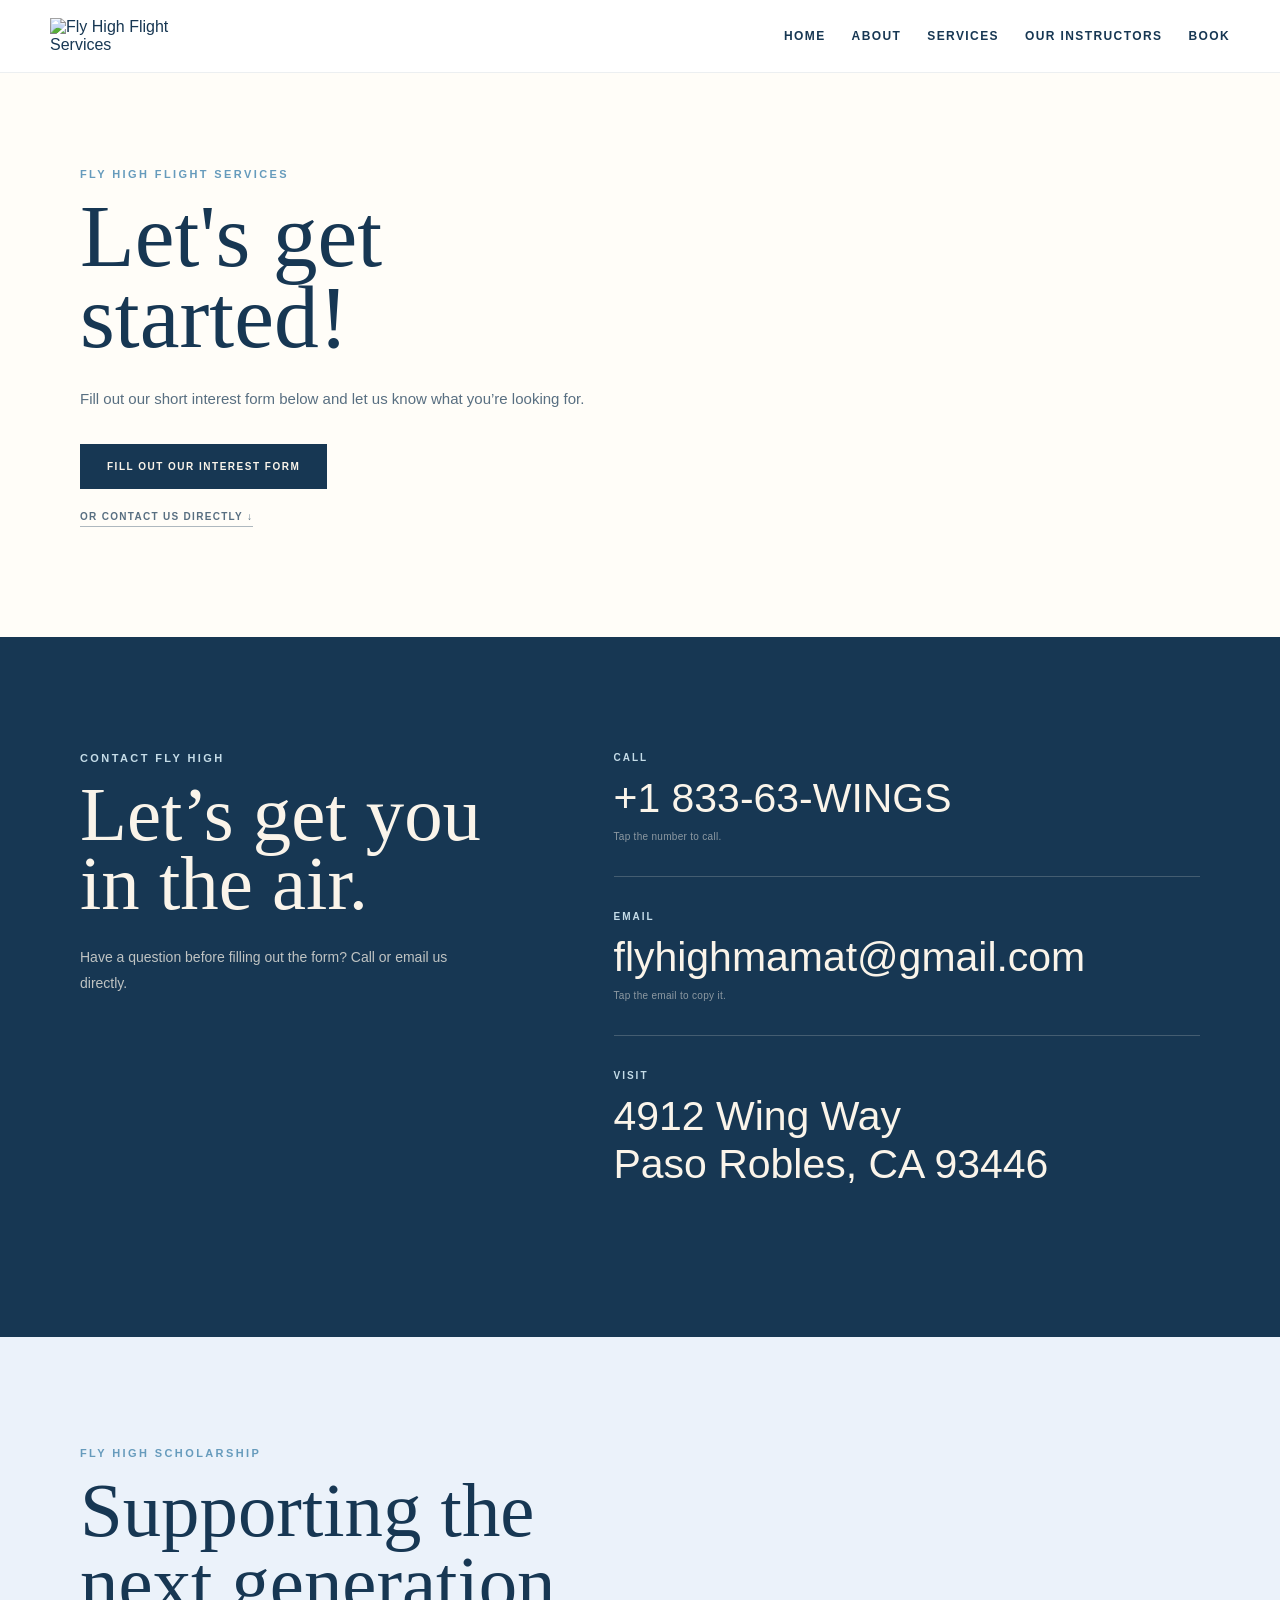
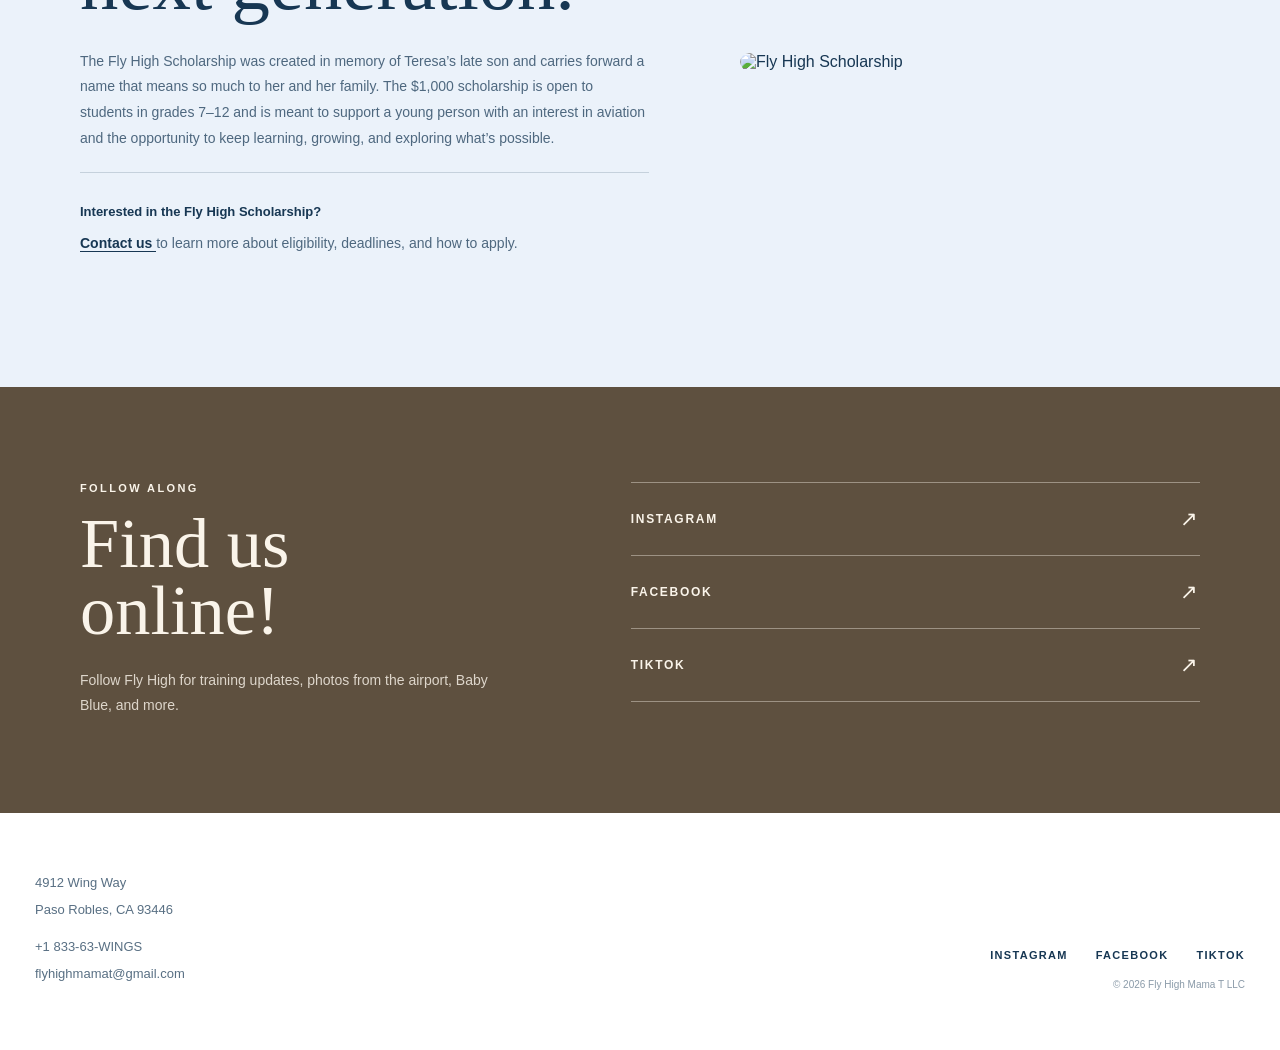
==== booking.html @ 0910927c "Add files via upload" ====
<!DOCTYPE html>
<html lang="en">

<head>

  <meta charset="UTF-8">

  <meta
    name="viewport"
    content="width=device-width, initial-scale=1.0"
  >

  <meta
    name="description"
    content="Get started with Fly High Flight Services in Paso Robles, California. Fill out our interest form or contact us directly."
  >

  <title>Book | Fly High Flight Services</title>

  <link rel="stylesheet" href="style.css">
  <link rel="stylesheet" href="booking.css">

</head>


<body class="booking-page">


  <!-- =========================================
       HEADER
       ========================================= -->

  <header class="site-header">

    <div class="header-inner">


      <a
        href="index.html"
        class="header-logo"
      >

        <img
          src="./assets/logo-main.jpg"
          alt="Fly High Flight Services"
        >

      </a>


      <nav class="main-nav">

        <a href="index.html">
          Home
        </a>

        <a href="about.html">
          About
        </a>

        <a href="services.html">
          Services
        </a>

        <a href="instructors.html">
          Our Instructors
        </a>

        <a href="booking.html">
          Book
        </a>

      </nav>


    </div>

  </header>



  <main>


    <!-- =========================================
         HERO / INTEREST FORM
         ========================================= -->

    <section class="booking-hero">

      <div class="booking-container booking-hero-grid">


        <div class="booking-hero-copy">

          <p class="booking-label">
            Fly High Flight Services
          </p>


          <h1>
            Let's get<br>
            started!
          </h1>


          <p class="booking-lead">
            Fill out our short interest form below and let us know
            what you’re looking for.
          </p>


          <a
            href="https://docs.google.com/forms/d/e/1FAIpQLSeqU0BjEgWY0QIkh8wZ_3CMrDNA5-ehSgKbOMbYSK1tkImMow/viewform"
            target="_blank"
            rel="noopener noreferrer"
            class="booking-form-button"
          >
            Fill Out Our Interest Form
          </a>


          <a
            href="#booking-contact"
            class="booking-contact-link"
          >
            Or contact us directly ↓
          </a>

        </div>


      </div>

    </section>



    <!-- =========================================
         CONTACT
         ========================================= -->

    <section
      class="booking-contact"
      id="booking-contact"
    >

      <div class="booking-container booking-contact-grid">


        <div class="booking-contact-heading">

          <p class="booking-label label-light">
            Contact Fly High
          </p>


          <h2>
            Let’s get you<br>
            in the air.
          </h2>


          <p>
            Have a question before filling out the form?
            Call or email us directly.
          </p>

        </div>



        <div class="booking-contact-methods">


          <!-- CALL -->

          <div class="contact-method">

            <p class="contact-method-label">
              Call
            </p>


            <a
              href="tel:+18336394647"
              class="contact-main-link"
            >
              +1 833-63-WINGS
            </a>


            <p class="contact-note">
              Tap the number to call.
            </p>

          </div>



          <!-- EMAIL -->

          <div class="contact-method">

            <p class="contact-method-label">
              Email
            </p>


            <button
              type="button"
              class="booking-copy-email"
              onclick="copyBookingEmail()"
            >

              <span id="bookingEmailText">
                flyhighmamat@gmail.com
              </span>

            </button>


            <p
              class="contact-note"
              id="emailCopyMessage"
            >
              Tap the email to copy it.
            </p>

          </div>



          <!-- VISIT -->

          <div class="contact-method">

            <p class="contact-method-label">
              Visit
            </p>


            <p class="contact-main-text">
              4912 Wing Way<br>
              Paso Robles, CA 93446
            </p>

          </div>


        </div>


      </div>

    </section>



    <!-- =========================================
         SCHOLARSHIP
         ========================================= -->

    <section
      class="booking-scholarship"
      id="scholarship"
    >

      <div class="booking-container scholarship-booking-grid">


        <div class="scholarship-booking-copy">

          <p class="booking-label">
            Fly High Scholarship
          </p>


          <h2>
            Supporting the
            next generation.
          </h2>


          <p>
            The Fly High Scholarship was created in memory of
            Teresa’s late son and carries forward a name that
            means so much to her and her family. The $1,000
            scholarship is open to students in grades 7–12 and
            is meant to support a young person with an interest
            in aviation and the opportunity to keep learning,
            growing, and exploring what’s possible.
          </p>


          <p class="scholarship-booking-inquiry">

            <strong>
              Interested in the Fly High Scholarship?
            </strong>

            <br>

            <a href="#booking-contact">
              Contact us
            </a>

            to learn more about eligibility, deadlines,
            and how to apply.

          </p>

        </div>



        <div class="scholarship-booking-photo">

          <img
            src="./assets/jarebear.jpg"
            alt="Fly High Scholarship"
          >

        </div>


      </div>

    </section>


  </main>

  <section class="booking-socials">

  <div class="booking-container booking-socials-inner">

    <div class="booking-socials-heading">

      <p class="booking-label booking-socials-label">
        Follow Along
      </p>

      <h2>
        Find us<br>
        online!
      </h2>

      <p>
        Follow Fly High for training updates, photos from the airport,
        Baby Blue, and more.
      </p>

    </div>


    <div class="booking-socials-links">

      <a
        href="https://www.instagram.com/flyhighmamat/"
        target="_blank"
        rel="noopener noreferrer"
      >
        <span>Instagram</span>
        <span class="booking-social-arrow">↗</span>
      </a>

      <a
        href="https://www.facebook.com/flyhighmamat"
        target="_blank"
        rel="noopener noreferrer"
      >
        <span>Facebook</span>
        <span class="booking-social-arrow">↗</span>
      </a>

      <a
        href="https://www.tiktok.com/@flyhighmamat"
        target="_blank"
        rel="noopener noreferrer"
      >
        <span>TikTok</span>
        <span class="booking-social-arrow">↗</span>
      </a>

    </div>

  </div>

</section>


  <!-- =========================================
       FOOTER
       ========================================= -->

  <footer class="site-footer">

    <div class="footer-inner">


      <div class="footer-left">

        <address class="footer-contact">

          <p>
            4912 Wing Way
          </p>

          <p>
            Paso Robles, CA 93446
          </p>


          <p class="footer-phone">

            <a href="tel:+18336394647">
              +1 833-63-WINGS
            </a>

          </p>


          <p>

            <button
              class="copy-email"
              onclick="copyFooterEmail()"
              type="button"
            >

              <span id="footerEmailText">
                flyhighmamat@gmail.com
              </span>

            </button>

          </p>

        </address>

      </div>



      <div class="footer-right">

        <div class="footer-links">

          <a
            href="https://www.instagram.com/flyhighmamat/"
            target="_blank"
            rel="noopener noreferrer"
          >
            Instagram
          </a>

          <a
            href="https://www.facebook.com/flyhighmamat"
            target="_blank"
            rel="noopener noreferrer"
          >
            Facebook
          </a>

          <a
            href="https://www.tiktok.com/@flyhighmamat"
            target="_blank"
            rel="noopener noreferrer"
          >
            TikTok
          </a>

        </div>


        <p class="copyright">
          © 2026 Fly High Mama T LLC
        </p>

      </div>


    </div>

  </footer>



  <!-- =========================================
       COPY EMAIL
       ========================================= -->

  <script>

    const flyHighEmail =
      "flyhighmamat@gmail.com";


    function copyText(text) {

      if (
        navigator.clipboard &&
        window.isSecureContext
      ) {

        return navigator.clipboard.writeText(text);

      }


      const textArea =
        document.createElement("textarea");

      textArea.value = text;

      textArea.style.position = "fixed";
      textArea.style.left = "-9999px";

      document.body.appendChild(textArea);

      textArea.focus();
      textArea.select();

      document.execCommand("copy");

      document.body.removeChild(textArea);

      return Promise.resolve();

    }



    function copyBookingEmail() {

      copyText(flyHighEmail).then(() => {

        const emailText =
          document.getElementById(
            "bookingEmailText"
          );

        const message =
          document.getElementById(
            "emailCopyMessage"
          );


        emailText.textContent =
          "Email copied!";

        message.textContent =
          "Copied to your clipboard.";


        setTimeout(() => {

          emailText.textContent =
            flyHighEmail;

          message.textContent =
            "Tap the email to copy it.";

        }, 1800);

      });

    }



    function copyFooterEmail() {

      copyText(flyHighEmail).then(() => {

        const footerEmail =
          document.getElementById(
            "footerEmailText"
          );


        footerEmail.textContent =
          "Email copied!";


        setTimeout(() => {

          footerEmail.textContent =
            flyHighEmail;

        }, 1800);

      });

    }

  </script>


</body>

</html>
---- style.css ----
/* ==================================================
   FLY HIGH FLIGHT SERVICES
   MAIN WEBSITE STYLES
   ================================================== */


/* ==================================================
   BRAND
   ================================================== */

:root {
  --cream: #faf4ea;
  --white: #fffdf8;

  --blue: #669bbc;
  --light-blue: #ebf2fa;

  --navy: #173753;
  --taupe: #5e503f;

  --heading:
    "Mrs Eaves OT",
    Georgia,
    serif;

  --body:
    "Aquavit",
    Arial,
    sans-serif;
}


/* ==================================================
   RESET
   ================================================== */

* {
  box-sizing: border-box;
}

html {
  scroll-behavior: smooth;
}

body {
  margin: 0;

  background: var(--white);
  color: var(--navy);

  font-family: var(--body);

  overflow-x: hidden;
}

img {
  display: block;
  max-width: 100%;
}

a {
  color: inherit;
  text-decoration: none;
}

button {
  font: inherit;
}


/* =========================================
   SHARED HEADER
   ========================================= */

.site-header {
  width: 100%;
  background: #ffffff;
  border-bottom: 1px solid rgba(23, 55, 83, 0.08);
}

.header-inner {
  width: min(1180px, calc(100% - 80px));
  margin: 0 auto;
  padding: 18px 0;

  display: flex;
  align-items: center;
  justify-content: space-between;
  gap: 40px;

  background: #ffffff;
}

.header-logo {
  display: flex;
  align-items: center;
  flex-shrink: 0;

  background: #ffffff;
}

.header-logo img {
  display: block;
  width: 180px;
  height: auto;

  background: #ffffff;
}

.main-nav {
  display: flex;
  align-items: center;
  justify-content: flex-end;
  gap: 26px;

  background: #ffffff;
}

.main-nav a {
  color: #173753;

  font-family:
    var(--body, "Aquavit", Arial, sans-serif);

  font-size: 12px;
  font-weight: 700;

  letter-spacing: 1.4px;
  text-transform: uppercase;

  text-decoration: none;

  transition:
    color 0.2s ease,
    opacity 0.2s ease;
}

.main-nav a:hover,
.main-nav a.active {
  color: #669bbc;
}


@media (max-width: 900px) {

  .header-inner {
    width: min(680px, calc(100% - 50px));

    padding: 16px 0;

    flex-direction: column;
    align-items: flex-start;

    gap: 18px;
  }

  .header-logo img {
    width: 165px;
  }

  .main-nav {
    width: 100%;

    justify-content: flex-start;

    gap: 18px 22px;

    flex-wrap: wrap;
  }

}


@media (max-width: 650px) {

  .header-inner {
    width: calc(100% - 40px);
  }

  .header-logo img {
    width: 150px;
  }

  .main-nav {
    gap: 14px 18px;
  }

  .main-nav a {
    font-size: 11px;
    letter-spacing: 1.2px;
  }

}
/* ==================================================
   HERO
   ================================================== */

.hero {
  width: 100%;
  height: 650px;

  position: relative;

  display: flex;
  align-items: center;

  overflow: hidden;

  background: var(--navy);
}

.hero-background {
  width: 100%;
  height: 100%;

  position: absolute;
  inset: 0;

  object-fit: cover;
  object-position: center 58%;
}

.hero-overlay {
  position: absolute;
  inset: 0;

  z-index: 1;

  background:
    linear-gradient(
      90deg,
      rgba(23, 55, 83, 0.9) 0%,
      rgba(23, 55, 83, 0.67) 40%,
      rgba(23, 55, 83, 0.28) 72%,
      rgba(23, 55, 83, 0.08) 100%
    );
}

.hero-content {
  width: min(1380px, calc(100% - 140px));

  margin: 0 auto;

  position: relative;
  z-index: 2;

  color: var(--cream);
}

.hero-eyebrow {
  margin: 0 0 16px;

  color: #c5dce8;

  font-size: 12px;
  font-weight: 700;

  letter-spacing: 2.3px;
  text-transform: uppercase;
}

.hero h1 {
  margin: 0;

  color: var(--cream);

  font-family: var(--heading);

  font-size: clamp(82px, 9vw, 145px);
  font-weight: 400;

  line-height: 0.82;
  letter-spacing: 1px;

  font-variant-caps: small-caps;
  font-feature-settings: "smcp";
}

.hero-tagline {
  max-width: 650px;

  margin: 27px 0 0;

  color: rgba(250, 244, 234, 0.94);

  font-family: var(--heading);

  font-size: clamp(26px, 2.6vw, 38px);

  line-height: 1.2;
}

.hero-button {
  display: inline-block;

  margin-top: 34px;

  padding: 15px 28px;

  background: var(--cream);
  color: var(--navy);

  border: 1px solid var(--cream);

  font-size: 11px;
  font-weight: 700;

  letter-spacing: 1.6px;
  text-transform: uppercase;

  transition:
    background 0.2s ease,
    color 0.2s ease,
    transform 0.2s ease;
}

.hero-button:hover {
  background: transparent;
  color: var(--cream);

  transform: translateY(-2px);
}

.hero-bottom {
  position: absolute;

  left: 70px;
  right: 70px;
  bottom: 24px;

  z-index: 2;

  display: flex;
  justify-content: space-between;

  color: rgba(250, 244, 234, 0.72);

  font-size: 9px;
  font-weight: 700;

  letter-spacing: 1.8px;
  text-transform: uppercase;
}


/* ==================================================
   SHARED LABELS
   ================================================== */

.eyebrow {
  margin: 0 0 14px;

  color: var(--blue);

  font-size: 11px;
  font-weight: 700;

  letter-spacing: 2.2px;
  text-transform: uppercase;
}

.eyebrow-light {
  color: #9dc6dd;
}


/* ==================================================
   ABOUT
   ================================================== */

.about {
  padding: 110px 30px;

  background: var(--navy);
  color: var(--cream);
}

.about-inner {
  width: min(1120px, 100%);

  margin: 0 auto;

  display: grid;

  grid-template-columns:
    0.85fr
    1.15fr;

  gap: 80px;

  align-items: center;
}

.about h2 {
  margin: 0 0 26px;

  color: var(--cream);

  font-family: var(--heading);

  font-size: clamp(47px, 5vw, 70px);
  font-weight: 400;

  line-height: 1;
}

.about-text > p:not(.eyebrow) {
  max-width: 450px;

  margin: 0 0 18px;

  color: rgba(250, 244, 234, 0.76);

  font-size: 14px;
  line-height: 1.8;
}

.about-text > p:last-child {
  margin-bottom: 0;
}


/* ==================================================
   ABOUT PHOTOS
   ================================================== */

.about-photos {
  display: grid;

  grid-template-columns:
    1fr
    1fr;

  gap: 18px;
}

.about-photos img {
  width: 100%;
  height: 225px;

  object-fit: cover;
  object-position: center;

  border-radius: 18px;
}

.about-photos img:last-child {
  width: 72%;
  height: 240px;

  grid-column: 1 / 3;

  margin: 0 auto;

  object-position: center 60%;
}


/* ==================================================
   GET STARTED
   ================================================== */

.start {
  padding: 110px 30px 125px;

  background: var(--white);
}

.section-heading {
  width: min(690px, 100%);

  margin: 0 auto 60px;

  text-align: center;
}

.section-heading h2 {
  margin: 0;

  color: var(--navy);

  font-family: var(--heading);

  font-size: clamp(50px, 6vw, 78px);
  font-weight: 400;

  line-height: 1;
}

.section-heading > p:last-child {
  max-width: 470px;

  margin: 22px auto 0;

  color: rgba(23, 55, 83, 0.68);

  font-size: 14px;
  line-height: 1.7;
}


/* ==================================================
   STEP CARDS
   ================================================== */

.steps {
  width: min(1120px, 100%);

  margin: 0 auto;

  display: grid;

  grid-template-columns:
    repeat(3, 1fr);

  gap: 28px;
}

.step {
  min-height: 460px;

  padding: 24px 24px 36px;

  background: var(--light-blue);

  border:
    1px solid rgba(102, 155, 188, 0.14);

  border-radius: 18px;

  text-align: center;

  transition:
    transform 0.2s ease,
    box-shadow 0.2s ease;
}

.step:hover {
  transform: translateY(-4px);

  box-shadow:
    0 16px 35px
    rgba(23, 55, 83, 0.08);
}

.step-photo {
  width: 100%;
  height: 210px;

  margin-bottom: 27px;

  overflow: hidden;

  border-radius: 14px;

  background: var(--white);
}

.step-photo img {
  width: 100%;
  height: 100%;

  object-fit: cover;
  object-position: center;
}

.number {
  margin: 0;

  color: var(--blue);

  font-size: 10px;
  font-weight: 700;

  letter-spacing: 2px;
}

.step h3 {
  margin: 14px 0 12px;

  color: var(--navy);

  font-family: var(--heading);

  font-size: 30px;
  font-weight: 400;

  line-height: 1.1;
}

.step > p:last-child {
  max-width: 260px;

  margin: 0 auto;

  color: rgba(23, 55, 83, 0.7);

  font-size: 13px;
  line-height: 1.65;
}


/* ==================================================
   SCHOLARSHIP
   ================================================== */

.scholarship {
  padding: 105px 30px;

  background: var(--light-blue);
}

.scholarship-inner {
  width: min(1120px, 100%);

  margin: 0 auto;

  display: grid;

  grid-template-columns:
    minmax(0, 1fr)
    minmax(340px, 0.85fr);

  gap: 80px;

  align-items: center;
}

.scholarship-copy {
  max-width: 610px;
}

.scholarship-label {
  color: var(--blue);
}

.scholarship-copy h2 {
  max-width: 650px;

  margin: 0 0 28px;

  color: var(--navy);

  font-family: var(--heading);

  font-size: clamp(55px, 6vw, 82px);
  font-weight: 400;

  line-height: 0.95;
}

.scholarship-copy > p:not(.eyebrow) {
  max-width: 570px;

  margin: 0 0 20px;

  color: rgba(23, 55, 83, 0.74);

  font-size: 14px;
  line-height: 1.85;
}


/* SCHOLARSHIP INQUIRY */

.scholarship-copy .scholarship-inquiry {
  max-width: 550px;

  margin-top: 30px;
  margin-bottom: 0;

  padding-top: 26px;

  border-top:
    1px solid rgba(23, 55, 83, 0.18);
}

.scholarship-inquiry strong {
  display: inline-block;

  margin-bottom: 7px;

  color: var(--navy);

  font-size: 13px;
  font-weight: 700;

  letter-spacing: 0.2px;
}

.scholarship-inquiry a {
  color: var(--navy);

  font-weight: 700;

  border-bottom:
    1px solid var(--navy);

  transition:
    color 0.2s ease,
    border-color 0.2s ease;
}

.scholarship-inquiry a:hover {
  color: var(--blue);

  border-color: var(--blue);
}


/* SCHOLARSHIP PHOTO */

.scholarship-photo {
  width: 100%;
  max-width: 470px;

  margin-left: auto;

  overflow: hidden;

  border-radius: 28px;

  background: var(--white);
}

.scholarship-photo img {
  width: 100%;
  height: auto;

  display: block;

  border-radius: 28px;
}


/* ==================================================
   AIRCRAFT / BABY BLUE
   ================================================== */

.aircraft {
  min-height: 570px;

  display: grid;

  grid-template-columns:
    58%
    42%;

  background: var(--cream);
}

.aircraft-photo {
  min-height: 570px;

  padding: 45px 35px;

  display: flex;
  align-items: center;
  justify-content: center;

  background: var(--cream);
}

.aircraft-photo img {
  width: 100%;
  height: auto;

  max-width: 760px;
  max-height: 500px;

  display: block;

  object-fit: contain;
  object-position: center;

  border-radius: 28px;
}

.aircraft-text {
  padding: 80px 7vw;

  display: flex;
  flex-direction: column;
  align-items: flex-start;
  justify-content: center;
}

.aircraft-text h2 {
  margin: 0 0 22px;

  color: var(--navy);

  font-family: var(--heading);

  font-size: clamp(55px, 6vw, 86px);
  font-weight: 400;

  line-height: 0.9;
}

.aircraft-text > p:not(.eyebrow) {
  max-width: 350px;

  margin: 0;

  color: rgba(23, 55, 83, 0.72);

  font-size: 14px;
  line-height: 1.75;
}

.simple-link {
  display: inline-block;

  margin-top: 28px;
  padding-bottom: 4px;

  color: var(--navy);

  border-bottom:
    1px solid var(--navy);

  font-size: 10px;
  font-weight: 700;

  letter-spacing: 1.4px;
  text-transform: uppercase;

  transition: opacity 0.2s ease;
}

.simple-link:hover {
  opacity: 0.6;
}


/* ==================================================
   CONTACT
   ================================================== */

.contact {
  padding: 105px 30px;

  background: var(--taupe);
  color: var(--cream);

  text-align: center;

  scroll-margin-top: 30px;
}

.contact-label {
  color: var(--cream);
}

.contact h2 {
  max-width: 780px;

  margin: 0 auto;

  color: var(--cream);

  font-family: var(--heading);

  font-size: clamp(55px, 7vw, 90px);
  font-weight: 400;

  line-height: 0.95;
}

.contact > p:not(.eyebrow) {
  max-width: 530px;

  margin: 25px auto 0;

  color: rgba(250, 244, 234, 0.86);

  font-size: 14px;
  line-height: 1.7;
}

.contact-button {
  display: inline-block;

  margin-top: 32px;

  padding: 15px 26px;

  background: var(--cream);
  color: var(--navy);

  border: 1px solid var(--cream);

  font-size: 10px;
  font-weight: 700;

  letter-spacing: 1.5px;
  text-transform: uppercase;

  transition:
    background 0.2s ease,
    color 0.2s ease,
    transform 0.2s ease;
}

.contact-button:hover {
  background: transparent;
  color: var(--cream);

  transform: translateY(-2px);
}


/* ==================================================
   FOOTER
   ================================================== */

.site-footer {
  padding: 60px 0;

  background: #ffffff;
}

.footer-inner {
  width: min(1320px, calc(100% - 70px));

  margin: 0 auto;

  display: flex;
  align-items: flex-end;
  justify-content: space-between;

  gap: 60px;
}

.footer-left {
  text-align: left;
}

.footer-left h3 {
  margin: 0 0 18px;

  color: var(--navy);

  font-family: var(--heading);

  font-size: 23px;
  font-weight: 400;
}

.footer-left address,
.footer-contact {
  font-style: normal;
}

.footer-left p,
.footer-contact p {
  margin: 5px 0;

  color: rgba(23, 55, 83, 0.72);

  font-size: 13px;
  line-height: 1.5;
}

.footer-contact a {
  color: inherit;

  text-decoration: none;

  transition: color 0.2s ease;
}

.footer-contact a:hover {
  color: var(--blue);
}

.footer-phone {
  margin-top: 18px !important;
}


/* COPY EMAIL */

.copy-email {
  padding: 0;
  margin: 0;

  background: transparent;

  border: 0;

  color: rgba(23, 55, 83, 0.72);

  font-family: var(--body);
  font-size: 13px;

  cursor: pointer;

  transition: color 0.2s ease;
}

.copy-email:hover {
  color: var(--blue);
}


/* FOOTER RIGHT */

.footer-right {
  text-align: right;
}

.footer-links {
  display: flex;
  justify-content: flex-end;

  gap: 28px;

  margin-bottom: 18px;
}

.footer-links a {
  color: var(--navy);

  font-size: 11px;
  font-weight: 700;

  letter-spacing: 1.3px;
  text-transform: uppercase;

  transition: opacity 0.2s ease;
}

.footer-links a:hover {
  opacity: 0.55;
}

.copyright {
  margin: 0;

  color: rgba(23, 55, 83, 0.5);

  font-size: 10px;
}


/* ==================================================
   SMALL DESKTOP
   ================================================== */

@media (max-width: 1050px) {

  .main-nav {
    gap: 20px;
  }

  .main-nav a {
    font-size: 10px;

    letter-spacing: 1.2px;
  }

}


/* ==================================================
   TABLET
   ================================================== */

@media (max-width: 900px) {

  .header-inner,
  .footer-inner {
    width: calc(100% - 40px);
  }


  /* HEADER */

  .header-logo {
    width: 140px;
  }

  .header-logo img {
    width: 140px;
    height: 92px;
  }

  .main-nav {
    gap: 16px;
  }

  .main-nav a {
    font-size: 9px;
  }


  /* HERO */

  .hero {
    height: 580px;
  }

  .hero-content {
    width: calc(100% - 80px);
  }

  .hero-bottom {
    left: 40px;
    right: 40px;
  }


  /* ABOUT */

  .about-inner {
    grid-template-columns: 1fr;

    gap: 50px;
  }


  /* STEPS */

  .steps {
    max-width: 520px;

    grid-template-columns: 1fr;
  }

  .step {
    min-height: auto;
  }


  /* SCHOLARSHIP */

  .scholarship-inner {
    grid-template-columns: 1fr;

    gap: 50px;
  }

  .scholarship-photo {
    max-width: 540px;

    margin-left: 0;
  }


  /* AIRCRAFT */

  .aircraft {
    grid-template-columns: 1fr;
  }

  .aircraft-photo {
    min-height: auto;

    padding: 50px 30px 20px;
  }

  .aircraft-photo img {
    width: min(720px, 100%);

    max-height: none;

    border-radius: 24px;
  }

  .aircraft-text {
    padding: 65px 40px 80px;
  }

}


/* ==================================================
   MOBILE
   ================================================== */

@media (max-width: 700px) {

  /* HEADER */

  .site-header {
    height: auto;
  }

  .header-inner {
    padding: 14px 0 18px;

    flex-direction: column;

    gap: 12px;
  }

  .header-logo {
    width: 125px;
  }

  .header-logo img {
    width: 125px;
    height: auto;
  }

  .main-nav {
    margin-left: 0;

    display: flex;
    flex-wrap: wrap;
    justify-content: center;

    gap: 10px 18px;

    white-space: normal;
  }

  .main-nav a {
    font-size: 8px;

    letter-spacing: 1.1px;
  }


  /* HERO */

  .hero {
    height: 590px;

    align-items: flex-end;
  }

  .hero-background {
    object-position: 58% center;
  }

  .hero-overlay {
    background:
      linear-gradient(
        to top,
        rgba(23, 55, 83, 0.94) 0%,
        rgba(23, 55, 83, 0.55) 50%,
        rgba(23, 55, 83, 0.16) 100%
      );
  }

  .hero-content {
    width: calc(100% - 40px);

    margin-bottom: 90px;
  }

  .hero h1 {
    font-size: 76px;
  }

  .hero-tagline {
    font-size: 25px;
  }

  .hero-button {
    margin-top: 28px;
  }

  .hero-bottom {
    left: 20px;
    right: 20px;
    bottom: 20px;

    gap: 20px;

    font-size: 7px;
  }


  /* ABOUT */

  .about {
    padding: 80px 22px;
  }

  .about-inner {
    gap: 40px;
  }

  .about-photos {
    grid-template-columns: 1fr;
  }

  .about-photos img,
  .about-photos img:last-child {
    width: 100%;
    height: auto;

    grid-column: auto;

    margin: 0;

    border-radius: 14px;
  }


  /* START */

  .start {
    padding: 80px 22px;
  }

  .section-heading {
    margin-bottom: 45px;
  }

  .step-photo {
    height: 200px;
  }


  /* SCHOLARSHIP */

  .scholarship {
    padding: 80px 22px;
  }

  .scholarship-inner {
    gap: 40px;
  }

  .scholarship-copy h2 {
    font-size: 52px;
  }

  .scholarship-copy > p:not(.eyebrow) {
    font-size: 13px;

    line-height: 1.75;
  }

  .scholarship-photo {
    width: 100%;

    border-radius: 22px;
  }

  .scholarship-photo img {
    border-radius: 22px;
  }


  /* AIRCRAFT */

  .aircraft-photo {
    padding: 35px 20px 15px;
  }

  .aircraft-photo img {
    width: 100%;
    height: auto;

    border-radius: 20px;
  }

  .aircraft-text {
    padding: 60px 25px 75px;
  }


  /* CONTACT */

  .contact {
    padding: 80px 22px;
  }


  /* FOOTER */

  .site-footer {
    padding: 50px 0;
  }

  .footer-inner {
    flex-direction: column;
    align-items: flex-start;

    gap: 40px;
  }

  .footer-right {
    width: 100%;

    text-align: left;
  }

  .footer-links {
    justify-content: flex-start;

    flex-wrap: wrap;

    gap: 18px 24px;
  }

}


/* ==================================================
   SMALL MOBILE
   ================================================== */

@media (max-width: 480px) {

  .hero {
    height: 560px;
  }

  .hero h1 {
    font-size: 68px;
  }

  .hero-tagline {
    font-size: 23px;
  }

  .hero-bottom {
    flex-direction: column;

    gap: 5px;
  }

  .scholarship-copy h2 {
    font-size: 47px;
  }

}
---- booking.css ----
/* ==================================================
   FLY HIGH BOOKING PAGE
   ================================================== */

.booking-page {
  --cream: #faf4ea;
  --white: #fffdf8;
  --soft-cream: #fffdf8;

  --blue: #669bbc;
  --light-blue: #ebf2fa;

  --navy: #173753;
  --taupe: #5e503f;

  background: var(--soft-cream);
  color: var(--navy);

  overflow-x: hidden;
}


/* ==================================================
   TYPOGRAPHY
   ================================================== */

.booking-page h1,
.booking-page h2,
.booking-page h3 {
  font-family:
    var(--heading, "Mrs Eaves OT", Georgia, serif);
}

.booking-page p,
.booking-page a,
.booking-page span,
.booking-page button {
  font-family:
    var(--body, "Aquavit", Arial, sans-serif);
}


/* ==================================================
   SHARED
   ================================================== */

.booking-container {
  width: min(1120px, calc(100% - 80px));

  margin: 0 auto;
}

.booking-label {
  margin: 0 0 16px;

  color: var(--blue);

  font-size: 11px;
  font-weight: 700;

  letter-spacing: 2.4px;
  text-transform: uppercase;
}

.label-light {
  color: #c5dce8;
}


/* ==================================================
   HERO
   ================================================== */

.booking-hero {
  padding: 95px 0 110px;

  background: var(--soft-cream);
}

.booking-hero-grid {
  display: grid;

  grid-template-columns:
    minmax(0, 1.05fr)
    minmax(320px, 0.8fr);

  gap: 75px;

  align-items: center;
}

.booking-hero-copy {
  max-width: 610px;
}

.booking-hero h1 {
  margin: 0;

  color: var(--navy);

  font-size: clamp(64px, 7vw, 96px);
  font-weight: 400;

  line-height: 0.9;
}

.booking-lead {
  max-width: 510px;

  margin: 28px 0 0;

  color: rgba(23, 55, 83, 0.72);

  font-size: 15px;
  line-height: 1.8;
}


/* FORM BUTTON */

.booking-form-button {
  display: inline-block;

  margin-top: 32px;

  padding: 16px 26px;

  background: var(--navy);
  color: var(--cream);

  border:
    1px solid var(--navy);

  font-size: 10px;
  font-weight: 700;

  letter-spacing: 1.5px;
  text-transform: uppercase;

  transition:
    background 0.2s ease,
    color 0.2s ease,
    transform 0.2s ease;
}

.booking-form-button:hover {
  background: transparent;
  color: var(--navy);

  transform: translateY(-2px);
}


/* CONTACT SCROLL LINK */

.booking-contact-link {
  width: fit-content;

  display: block;

  margin-top: 22px;

  padding-bottom: 4px;

  color: rgba(23, 55, 83, 0.72);

  border-bottom:
    1px solid rgba(23, 55, 83, 0.35);

  font-size: 10px;
  font-weight: 700;

  letter-spacing: 1.3px;
  text-transform: uppercase;

  transition:
    color 0.2s ease,
    border-color 0.2s ease;
}

.booking-contact-link:hover {
  color: var(--blue);

  border-color: var(--blue);
}


/* HERO PHOTO */

.booking-hero-photo {
  width: 100%;
  max-width: 470px;

  margin-left: auto;

  overflow: hidden;

  border-radius: 28px;
}

.booking-hero-photo img {
  width: 100%;
  height: auto;

  display: block;

  border-radius: 28px;
}


/* ==================================================
   CONTACT
   ================================================== */

.booking-contact {
  padding: 115px 0;

  background: var(--navy);

  scroll-margin-top: 30px;
}

.booking-contact-grid {
  display: grid;

  grid-template-columns:
    0.85fr
    1.15fr;

  gap: 100px;

  align-items: start;
}


/* CONTACT HEADING */

.booking-contact-heading h2 {
  margin: 0;

  color: var(--cream);

  font-size: clamp(58px, 6vw, 84px);
  font-weight: 400;

  line-height: 0.9;
}

.booking-contact-heading > p:last-child {
  max-width: 410px;

  margin: 27px 0 0;

  color: rgba(250, 244, 234, 0.74);

  font-size: 14px;
  line-height: 1.8;
}


/* CONTACT METHODS */

.booking-contact-methods {
  max-width: 600px;
}

.contact-method {
  padding: 0 0 34px;

  margin: 0 0 34px;

  border-bottom:
    1px solid rgba(250, 244, 234, 0.2);
}

.contact-method:last-child {
  margin-bottom: 0;

  border-bottom: 0;
}

.contact-method-label {
  margin: 0 0 12px;

  color: #c5dce8;

  font-size: 10px;
  font-weight: 700;

  letter-spacing: 2px;
  text-transform: uppercase;
}


/* LARGE CONTACT TEXT */

.contact-main-link,
.booking-copy-email,
.contact-main-text {
  color: var(--cream);

  font-family:
    var(--heading, "Mrs Eaves OT", Georgia, serif);

  font-size: clamp(29px, 3.2vw, 42px);
  font-weight: 400;

  line-height: 1.15;
}


/* PHONE */

.contact-main-link {
  display: inline-block;

  transition: opacity 0.2s ease;
}

.contact-main-link:hover {
  opacity: 0.65;
}


/* EMAIL */

.booking-copy-email {
  max-width: 100%;

  padding: 0;

  border: 0;

  background: transparent;

  text-align: left;

  cursor: pointer;

  overflow-wrap: anywhere;

  transition: opacity 0.2s ease;
}

.booking-copy-email:hover {
  opacity: 0.65;
}


/* ADDRESS */

.contact-main-text {
  margin: 0;
}


/* SMALL CONTACT NOTE */

.contact-note {
  margin: 9px 0 0;

  color: rgba(250, 244, 234, 0.52);

  font-size: 10px;

  letter-spacing: 0.3px;
}


/* ==================================================
   SCHOLARSHIP
   ================================================== */

.booking-scholarship {
  padding: 110px 0;

  background: var(--light-blue);

  scroll-margin-top: 30px;
}

.scholarship-booking-grid {
  display: grid;

  grid-template-columns:
    minmax(0, 1fr)
    minmax(330px, 0.82fr);

  gap: 85px;

  align-items: center;
}


/* SCHOLARSHIP COPY */

.scholarship-booking-copy {
  max-width: 620px;
}

.scholarship-booking-copy h2 {
  max-width: 650px;

  margin: 0 0 28px;

  color: var(--navy);

  font-size: clamp(55px, 6vw, 82px);
  font-weight: 400;

  line-height: 0.95;
}

.scholarship-booking-copy
> p:not(.booking-label) {

  max-width: 570px;

  margin: 0 0 20px;

  color: rgba(23, 55, 83, 0.74);

  font-size: 14px;
  line-height: 1.85;
}


/* SCHOLARSHIP INQUIRY */

.scholarship-booking-copy
.scholarship-booking-inquiry {

  max-width: 550px;

  margin-top: 30px;
  margin-bottom: 0;

  padding-top: 26px;

  border-top:
    1px solid rgba(23, 55, 83, 0.18);
}

.scholarship-booking-inquiry strong {
  display: inline-block;

  margin-bottom: 7px;

  color: var(--navy);

  font-size: 13px;
  font-weight: 700;
}

.scholarship-booking-inquiry a {
  color: var(--navy);

  font-weight: 700;

  border-bottom:
    1px solid var(--navy);

  transition:
    color 0.2s ease,
    border-color 0.2s ease;
}

.scholarship-booking-inquiry a:hover {
  color: var(--blue);

  border-color: var(--blue);
}


/* SCHOLARSHIP PHOTO */

.scholarship-booking-photo {
  width: 100%;
  max-width: 460px;

  margin-left: auto;

  overflow: hidden;

  border-radius: 28px;
}

.scholarship-booking-photo img {
  width: 100%;
  height: auto;

  display: block;

  border-radius: 28px;
}

/* ==================================================
   SOCIALS
   ================================================== */

.booking-socials {
  padding: 95px 0;

  background: #5e503f;
  color: #faf4ea;
}


.booking-socials-inner {
  display: grid;

  grid-template-columns:
    minmax(0, 0.9fr)
    minmax(0, 1.1fr);

  gap: 85px;

  align-items: start;
}


.booking-socials-heading {
  max-width: 520px;
}


.booking-socials-label {
  color: #faf4ea;
}


.booking-socials-heading h2 {
  margin: 0;

  color: #faf4ea;

  font-family:
    var(--heading, "Mrs Eaves OT", Georgia, serif);

  font-size:
    clamp(54px, 5.5vw, 78px);

  font-weight: 400;

  line-height: 0.95;
}


.booking-socials-heading
p:not(.booking-label) {

  max-width: 430px;

  margin: 24px 0 0;

  color:
    rgba(250, 244, 234, 0.82);

  font-size: 14px;

  line-height: 1.8;
}


/* LINKS */

.booking-socials-links {
  width: 100%;

  border-top:
    1px solid rgba(250, 244, 234, 0.4);
}


.booking-socials-links a {
  width: 100%;

  padding: 24px 0;

  display: flex;
  align-items: center;
  justify-content: space-between;

  color: #faf4ea;

  border-bottom:
    1px solid rgba(250, 244, 234, 0.4);

  font-size: 12px;
  font-weight: 700;

  letter-spacing: 1.7px;
  text-transform: uppercase;

  text-decoration: none;

  transition:
    padding-left 0.2s ease,
    opacity 0.2s ease;
}


.booking-socials-links a:hover {
  padding-left: 8px;

  opacity: 0.7;
}


.booking-social-arrow {
  font-size: 21px;
  font-weight: 400;
}


/* ==================================================
   TABLET
   ================================================== */

@media (max-width: 900px) {

  .booking-socials-inner {
    grid-template-columns: 1fr;

    gap: 45px;
  }

}


/* ==================================================
   MOBILE
   ================================================== */

@media (max-width: 650px) {

  .booking-socials {
    padding: 75px 0;
  }


  .booking-socials-heading h2 {
    font-size: 50px;
  }


  .booking-socials-heading
  p:not(.booking-label) {

    font-size: 14px;
    line-height: 1.75;
  }


  .booking-socials-links a {
    padding: 20px 0;

    font-size: 11px;
  }

}

/* ==================================================
   FOOTER
   ================================================== */

.booking-page .footer-contact {
  font-style: normal;
}

.booking-page .footer-contact p {
  margin: 0 0 7px;
}

.booking-page .footer-contact a {
  color: inherit;

  text-decoration: none;

  transition: color 0.2s ease;
}

.booking-page .footer-contact a:hover {
  color: var(--blue);
}

.booking-page .footer-phone {
  margin-top: 18px;
}

.booking-page .copy-email {
  padding: 0;
  margin: 0;

  border: 0;
  background: transparent;

  color: rgba(23, 55, 83, 0.72);

  font-family:
    var(--body, "Aquavit", Arial, sans-serif);

  font-size: 13px;

  cursor: pointer;

  transition: color 0.2s ease;
}

.booking-page .copy-email:hover {
  color: var(--blue);
}


/* ==================================================
   TABLET
   ================================================== */

@media (max-width: 900px) {

  .booking-container {
    width: min(680px, calc(100% - 50px));
  }


  .booking-hero-grid,
  .booking-contact-grid,
  .scholarship-booking-grid {
    grid-template-columns: 1fr;

    gap: 50px;
  }


  /* HERO */

  .booking-hero {
    padding: 80px 0 90px;
  }

  .booking-hero-photo {
    max-width: 540px;

    margin-left: 0;
  }


  /* CONTACT */

  .booking-contact {
    padding: 95px 0;
  }

  .booking-contact-methods {
    max-width: 100%;
  }


  /* SCHOLARSHIP */

  .booking-scholarship {
    padding: 95px 0;
  }

  .scholarship-booking-photo {
    max-width: 540px;

    margin-left: 0;
  }

}


/* ==================================================
   MOBILE
   ================================================== */

@media (max-width: 700px) {

  .booking-container {
    width: calc(100% - 40px);
  }


  /* HERO */

  .booking-hero {
    padding: 65px 0 75px;
  }

  .booking-hero-grid {
    gap: 40px;
  }

  .booking-hero h1 {
    font-size: 58px;
  }

  .booking-lead {
    font-size: 14px;
  }

  .booking-form-button {
    padding: 15px 20px;

    font-size: 9px;
  }

  .booking-hero-photo {
    width: 100%;

    border-radius: 22px;
  }

  .booking-hero-photo img {
    border-radius: 22px;
  }


  /* CONTACT */

  .booking-contact {
    padding: 80px 0;
  }

  .booking-contact-grid {
    gap: 50px;
  }

  .booking-contact-heading h2 {
    font-size: 58px;
  }

  .contact-main-link,
  .booking-copy-email,
  .contact-main-text {
    font-size: 27px;
  }

  .contact-method {
    padding-bottom: 28px;

    margin-bottom: 28px;
  }


  /* SCHOLARSHIP */

  .booking-scholarship {
    padding: 80px 0;
  }

  .scholarship-booking-grid {
    gap: 40px;
  }

  .scholarship-booking-copy h2 {
    font-size: 52px;
  }

  .scholarship-booking-copy
  > p:not(.booking-label) {

    font-size: 13px;
    line-height: 1.75;
  }

  .scholarship-booking-photo {
    width: 100%;

    border-radius: 22px;
  }

  .scholarship-booking-photo img {
    border-radius: 22px;
  }

}


/* ==================================================
   SMALL MOBILE
   ================================================== */

@media (max-width: 480px) {

  .booking-hero h1 {
    font-size: 52px;
  }

  .contact-main-link,
  .booking-copy-email,
  .contact-main-text {
    font-size: 23px;
  }

  .scholarship-booking-copy h2 {
    font-size: 47px;
  }

}
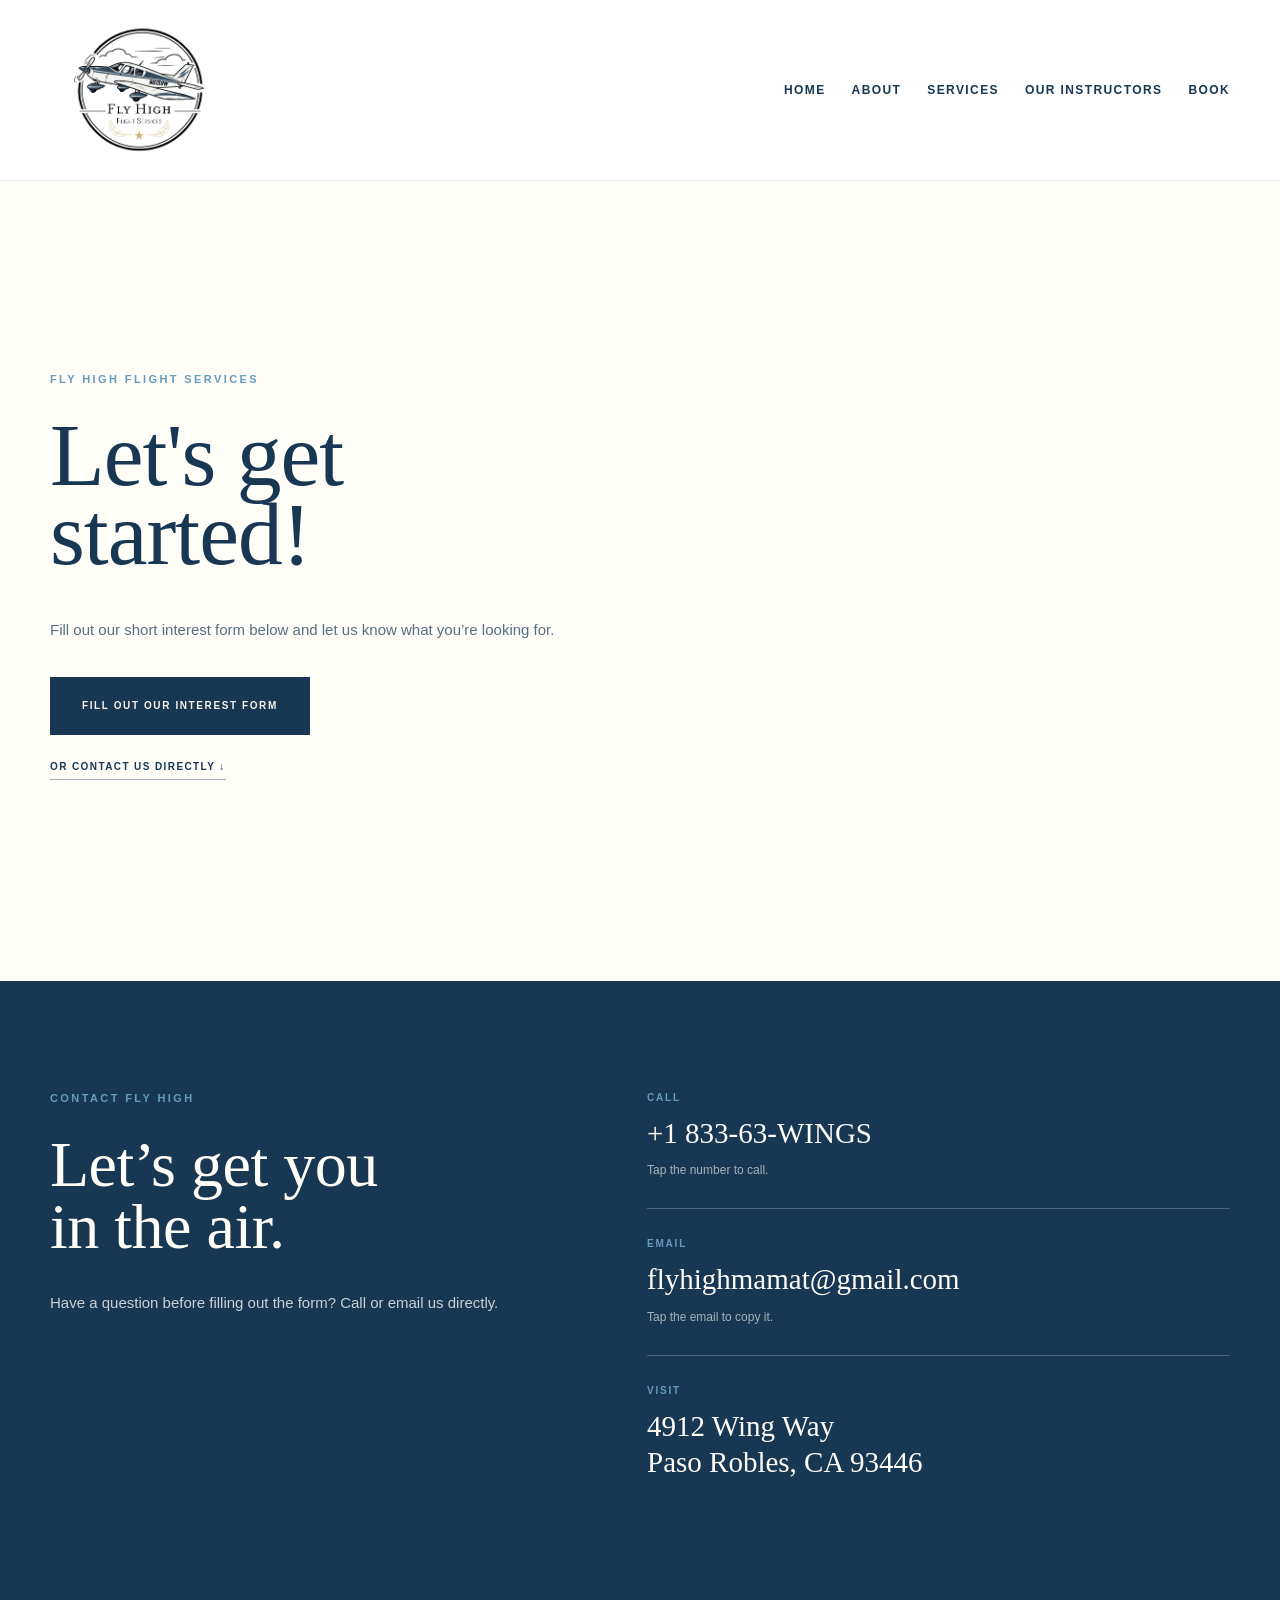
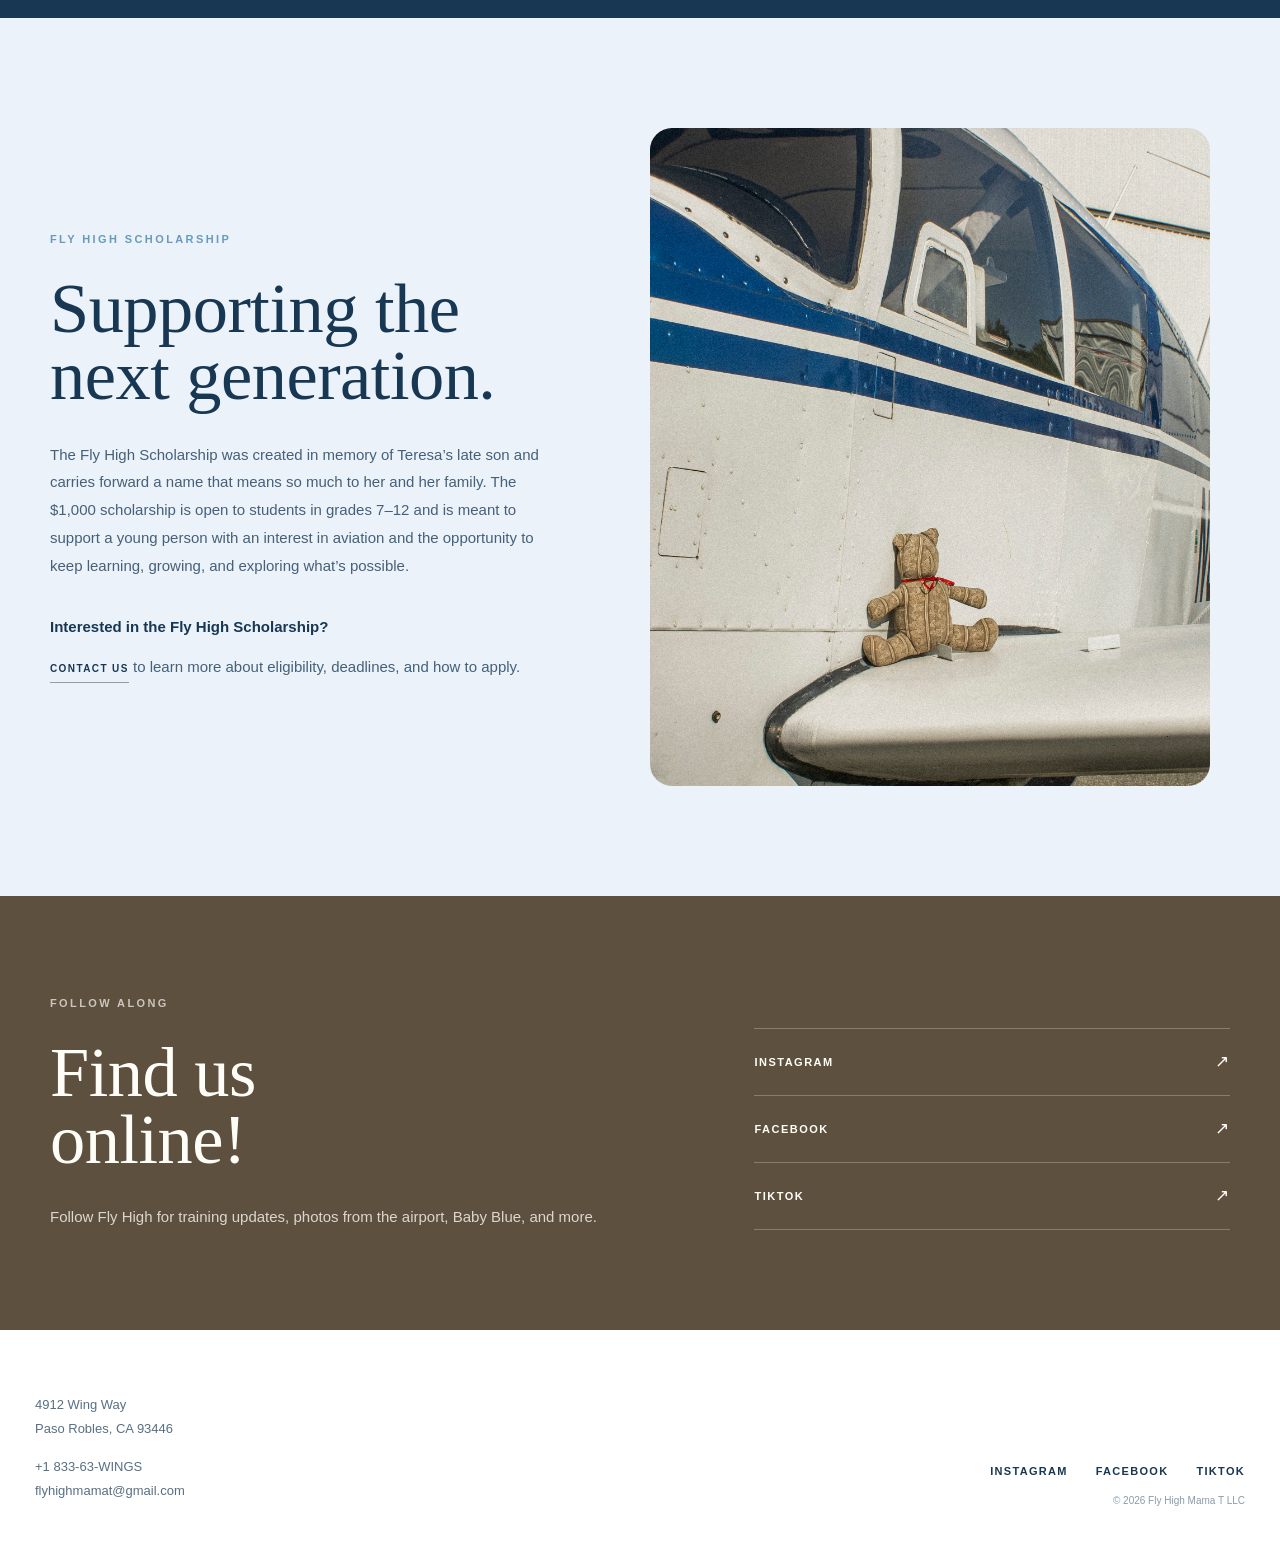
==== commit e4884454: "Clean up booking.html structure and formatting Refactor booking.html to improve structure and readab" ====
--- a/booking.html
+++ b/booking.html
@@ -2,7 +2,6 @@
 <html lang="en">
 
 <head>
-
   <meta charset="UTF-8">
 
   <meta
@@ -19,96 +18,55 @@
 
   <link rel="stylesheet" href="style.css">
   <link rel="stylesheet" href="booking.css">
-
 </head>
 
-
 <body class="booking-page">
 
-
-  <!-- =========================================
-       HEADER
-       ========================================= -->
-
   <header class="site-header">
-
     <div class="header-inner">
 
-
-      <a
-        href="index.html"
-        class="header-logo"
-      >
-
+      <a href="index.html" class="header-logo">
         <img
           src="./assets/logo-main.jpg"
           alt="Fly High Flight Services"
         >
-
       </a>
 
-
       <nav class="main-nav">
-
-        <a href="index.html">
-          Home
-        </a>
-
-        <a href="about.html">
-          About
-        </a>
-
-        <a href="services.html">
-          Services
-        </a>
-
-        <a href="instructors.html">
-          Our Instructors
-        </a>
-
-        <a href="booking.html">
-          Book
-        </a>
-
+        <a href="index.html">Home</a>
+        <a href="about.html">About</a>
+        <a href="services.html">Services</a>
+        <a href="instructors.html">Our Instructors</a>
+        <a href="booking.html">Book</a>
       </nav>
 
-
     </div>
-
   </header>
 
 
-
   <main>
 
-
-    <!-- =========================================
-         HERO / INTEREST FORM
-         ========================================= -->
+    <!-- HERO -->
 
     <section class="booking-hero">
 
       <div class="booking-container booking-hero-grid">
-
 
         <div class="booking-hero-copy">
 
           <p class="booking-label">
             Fly High Flight Services
           </p>
-
 
           <h1>
             Let's get<br>
             started!
           </h1>
 
-
           <p class="booking-lead">
             Fill out our short interest form below and let us know
             what you’re looking for.
           </p>
-
 
           <a
             href="https://docs.google.com/forms/d/e/1FAIpQLSeqU0BjEgWY0QIkh8wZ_3CMrDNA5-ehSgKbOMbYSK1tkImMow/viewform"
@@ -119,7 +77,6 @@
             Fill Out Our Interest Form
           </a>
 
-
           <a
             href="#booking-contact"
             class="booking-contact-link"
@@ -130,15 +87,19 @@
         </div>
 
 
+        <div class="booking-hero-feather" aria-hidden="true">
+          <img
+            src="./assets/feather.png"
+            alt=""
+          >
+        </div>
+
       </div>
 
     </section>
 
 
-
-    <!-- =========================================
-         CONTACT
-         ========================================= -->
+    <!-- CONTACT -->
 
     <section
       class="booking-contact"
@@ -147,20 +108,17 @@
 
       <div class="booking-container booking-contact-grid">
 
-
         <div class="booking-contact-heading">
 
           <p class="booking-label label-light">
             Contact Fly High
           </p>
-
 
           <h2>
             Let’s get you<br>
             in the air.
           </h2>
 
-
           <p>
             Have a question before filling out the form?
             Call or email us directly.
@@ -169,18 +127,13 @@
         </div>
 
 
-
         <div class="booking-contact-methods">
-
-
-          <!-- CALL -->
 
           <div class="contact-method">
 
             <p class="contact-method-label">
               Call
             </p>
-
 
             <a
               href="tel:+18336394647"
@@ -189,7 +142,6 @@
               +1 833-63-WINGS
             </a>
 
-
             <p class="contact-note">
               Tap the number to call.
             </p>
@@ -197,28 +149,21 @@
           </div>
 
 
-
-          <!-- EMAIL -->
-
           <div class="contact-method">
 
             <p class="contact-method-label">
               Email
             </p>
-
 
             <button
               type="button"
               class="booking-copy-email"
               onclick="copyBookingEmail()"
             >
-
               <span id="bookingEmailText">
                 flyhighmamat@gmail.com
               </span>
-
             </button>
-
 
             <p
               class="contact-note"
@@ -230,15 +175,11 @@
           </div>
 
 
-
-          <!-- VISIT -->
-
           <div class="contact-method">
 
             <p class="contact-method-label">
               Visit
             </p>
-
 
             <p class="contact-main-text">
               4912 Wing Way<br>
@@ -247,19 +188,14 @@
 
           </div>
 
-
-        </div>
-
+        </div>
 
       </div>
 
     </section>
 
 
-
-    <!-- =========================================
-         SCHOLARSHIP
-         ========================================= -->
+    <!-- SCHOLARSHIP -->
 
     <section
       class="booking-scholarship"
@@ -268,19 +204,16 @@
 
       <div class="booking-container scholarship-booking-grid">
 
-
         <div class="scholarship-booking-copy">
 
           <p class="booking-label">
             Fly High Scholarship
           </p>
 
-
           <h2>
-            Supporting the
+            Supporting the<br>
             next generation.
           </h2>
-
 
           <p>
             The Fly High Scholarship was created in memory of
@@ -292,7 +225,6 @@
             growing, and exploring what’s possible.
           </p>
 
-
           <p class="scholarship-booking-inquiry">
 
             <strong>
@@ -313,7 +245,6 @@
         </div>
 
 
-
         <div class="scholarship-booking-photo">
 
           <img
@@ -323,124 +254,108 @@
 
         </div>
 
-
       </div>
 
     </section>
 
-
   </main>
 
+
+  <!-- SOCIALS -->
+
   <section class="booking-socials">
 
-  <div class="booking-container booking-socials-inner">
-
-    <div class="booking-socials-heading">
-
-      <p class="booking-label booking-socials-label">
-        Follow Along
-      </p>
-
-      <h2>
-        Find us<br>
-        online!
-      </h2>
-
-      <p>
-        Follow Fly High for training updates, photos from the airport,
-        Baby Blue, and more.
-      </p>
+    <div class="booking-container booking-socials-inner">
+
+      <div class="booking-socials-heading">
+
+        <p class="booking-label booking-socials-label">
+          Follow Along
+        </p>
+
+        <h2>
+          Find us<br>
+          online!
+        </h2>
+
+        <p>
+          Follow Fly High for training updates, photos from the airport,
+          Baby Blue, and more.
+        </p>
+
+      </div>
+
+
+      <div class="booking-socials-links">
+
+        <a
+          href="https://www.instagram.com/flyhighmamat/"
+          target="_blank"
+          rel="noopener noreferrer"
+        >
+          <span>Instagram</span>
+          <span class="booking-social-arrow">↗</span>
+        </a>
+
+        <a
+          href="https://www.facebook.com/flyhighmamat"
+          target="_blank"
+          rel="noopener noreferrer"
+        >
+          <span>Facebook</span>
+          <span class="booking-social-arrow">↗</span>
+        </a>
+
+        <a
+          href="https://www.tiktok.com/@flyhighmamat"
+          target="_blank"
+          rel="noopener noreferrer"
+        >
+          <span>TikTok</span>
+          <span class="booking-social-arrow">↗</span>
+        </a>
+
+      </div>
 
     </div>
 
-
-    <div class="booking-socials-links">
-
-      <a
-        href="https://www.instagram.com/flyhighmamat/"
-        target="_blank"
-        rel="noopener noreferrer"
-      >
-        <span>Instagram</span>
-        <span class="booking-social-arrow">↗</span>
-      </a>
-
-      <a
-        href="https://www.facebook.com/flyhighmamat"
-        target="_blank"
-        rel="noopener noreferrer"
-      >
-        <span>Facebook</span>
-        <span class="booking-social-arrow">↗</span>
-      </a>
-
-      <a
-        href="https://www.tiktok.com/@flyhighmamat"
-        target="_blank"
-        rel="noopener noreferrer"
-      >
-        <span>TikTok</span>
-        <span class="booking-social-arrow">↗</span>
-      </a>
-
-    </div>
-
-  </div>
-
-</section>
-
-
-  <!-- =========================================
-       FOOTER
-       ========================================= -->
+  </section>
+
+
+  <!-- FOOTER -->
 
   <footer class="site-footer">
 
     <div class="footer-inner">
 
-
       <div class="footer-left">
 
         <address class="footer-contact">
 
-          <p>
-            4912 Wing Way
-          </p>
-
-          <p>
-            Paso Robles, CA 93446
-          </p>
-
+          <p>4912 Wing Way</p>
+          <p>Paso Robles, CA 93446</p>
 
           <p class="footer-phone">
-
             <a href="tel:+18336394647">
               +1 833-63-WINGS
             </a>
-
-          </p>
-
+          </p>
 
           <p>
-
             <button
               class="copy-email"
               onclick="copyFooterEmail()"
               type="button"
             >
-
               <span id="footerEmailText">
                 flyhighmamat@gmail.com
               </span>
-
             </button>
-
           </p>
 
         </address>
 
       </div>
-
 
 
       <div class="footer-right">
@@ -473,28 +388,20 @@
 
         </div>
 
-
         <p class="copyright">
           © 2026 Fly High Mama T LLC
         </p>
 
       </div>
 
-
     </div>
 
   </footer>
 
 
-
-  <!-- =========================================
-       COPY EMAIL
-       ========================================= -->
-
   <script>
 
-    const flyHighEmail =
-      "flyhighmamat@gmail.com";
+    const flyHighEmail = "flyhighmamat@gmail.com";
 
 
     function copyText(text) {
@@ -503,17 +410,12 @@
         navigator.clipboard &&
         window.isSecureContext
       ) {
-
         return navigator.clipboard.writeText(text);
-
       }
 
-
-      const textArea =
-        document.createElement("textarea");
+      const textArea = document.createElement("textarea");
 
       textArea.value = text;
-
       textArea.style.position = "fixed";
       textArea.style.left = "-9999px";
 
@@ -527,40 +429,26 @@
       document.body.removeChild(textArea);
 
       return Promise.resolve();
-
     }
 
 
-
     function copyBookingEmail() {
 
       copyText(flyHighEmail).then(() => {
 
         const emailText =
-          document.getElementById(
-            "bookingEmailText"
-          );
+          document.getElementById("bookingEmailText");
 
         const message =
-          document.getElementById(
-            "emailCopyMessage"
-          );
-
-
-        emailText.textContent =
-          "Email copied!";
-
-        message.textContent =
-          "Copied to your clipboard.";
-
+          document.getElementById("emailCopyMessage");
+
+        emailText.textContent = "Email copied!";
+        message.textContent = "Copied to your clipboard.";
 
         setTimeout(() => {
 
-          emailText.textContent =
-            flyHighEmail;
-
-          message.textContent =
-            "Tap the email to copy it.";
+          emailText.textContent = flyHighEmail;
+          message.textContent = "Tap the email to copy it.";
 
         }, 1800);
 
@@ -569,25 +457,18 @@
     }
 
 
-
     function copyFooterEmail() {
 
       copyText(flyHighEmail).then(() => {
 
         const footerEmail =
-          document.getElementById(
-            "footerEmailText"
-          );
-
-
-        footerEmail.textContent =
-          "Email copied!";
-
+          document.getElementById("footerEmailText");
+
+        footerEmail.textContent = "Email copied!";
 
         setTimeout(() => {
 
-          footerEmail.textContent =
-            flyHighEmail;
+          footerEmail.textContent = flyHighEmail;
 
         }, 1800);
 
@@ -597,7 +478,6 @@
 
   </script>
 
-
 </body>
 
-</html>+</html>
--- a/booking.css
+++ b/booking.css
@@ -1,96 +1,142 @@
-/* ==================================================
-   FLY HIGH BOOKING PAGE
-   ================================================== */
-
-.booking-page {
+/* =========================================================
+   FLY HIGH FLIGHT SERVICES
+   BOOKING PAGE
+   ========================================================= */
+
+
+/* =========================================================
+   VARIABLES
+   ========================================================= */
+
+:root {
   --cream: #faf4ea;
-  --white: #fffdf8;
   --soft-cream: #fffdf8;
+  --white: #ffffff;
 
   --blue: #669bbc;
   --light-blue: #ebf2fa;
-
   --navy: #173753;
   --taupe: #5e503f;
 
+  --heading: "Mrs Eaves OT", Georgia, serif;
+  --body: "Aquavit", Arial, sans-serif;
+}
+
+
+/* =========================================================
+   BASE
+   ========================================================= */
+
+* {
+  box-sizing: border-box;
+}
+
+html {
+  scroll-behavior: smooth;
+}
+
+body.booking-page {
+  margin: 0;
+  padding: 0;
+
+  width: 100%;
+  min-height: 100%;
+
   background: var(--soft-cream);
   color: var(--navy);
 
+  font-family: var(--body);
+
   overflow-x: hidden;
-}
-
-
-/* ==================================================
-   TYPOGRAPHY
-   ================================================== */
-
-.booking-page h1,
-.booking-page h2,
-.booking-page h3 {
-  font-family:
-    var(--heading, "Mrs Eaves OT", Georgia, serif);
-}
-
-.booking-page p,
-.booking-page a,
-.booking-page span,
-.booking-page button {
-  font-family:
-    var(--body, "Aquavit", Arial, sans-serif);
-}
-
-
-/* ==================================================
-   SHARED
-   ================================================== */
+  overflow-y: auto;
+}
+
+.booking-page main {
+  display: block;
+  width: 100%;
+}
+
+.booking-page a {
+  color: inherit;
+  text-decoration: none;
+}
+
+.booking-page img {
+  display: block;
+  max-width: 100%;
+}
 
 .booking-container {
-  width: min(1120px, calc(100% - 80px));
-
+  width: min(1180px, calc(100% - 80px));
   margin: 0 auto;
 }
 
+
+/* =========================================================
+   SHARED LABEL
+   ========================================================= */
+
 .booking-label {
-  margin: 0 0 16px;
+  margin: 0 0 28px;
 
   color: var(--blue);
 
+  font-family: var(--body);
   font-size: 11px;
   font-weight: 700;
 
+  line-height: 1.4;
   letter-spacing: 2.4px;
+
   text-transform: uppercase;
 }
 
 .label-light {
-  color: #c5dce8;
-}
-
-
-/* ==================================================
+  color: var(--blue);
+}
+
+
+/* =========================================================
    HERO
-   ================================================== */
+   ========================================================= */
 
 .booking-hero {
-  padding: 95px 0 110px;
+  position: relative;
+
+  width: 100%;
 
   background: var(--soft-cream);
+
+  padding: 105px 0 115px;
+
+  overflow: hidden;
 }
 
 .booking-hero-grid {
   display: grid;
 
   grid-template-columns:
-    minmax(0, 1.05fr)
-    minmax(320px, 0.8fr);
-
-  gap: 75px;
+    minmax(0, 1fr)
+    minmax(440px, 0.95fr);
+
+  gap: 80px;
 
   align-items: center;
-}
+
+  min-height: 580px;
+}
+
+
+/* =========================================================
+   HERO COPY
+   ========================================================= */
 
 .booking-hero-copy {
-  max-width: 610px;
+  position: relative;
+  z-index: 2;
+
+  width: 100%;
+  max-width: 650px;
 }
 
 .booking-hero h1 {
@@ -98,79 +144,92 @@
 
   color: var(--navy);
 
-  font-size: clamp(64px, 7vw, 96px);
+  font-family: var(--heading);
+  font-size: clamp(74px, 7vw, 104px);
   font-weight: 400;
 
-  line-height: 0.9;
+  line-height: 0.88;
+  letter-spacing: -1px;
 }
 
 .booking-lead {
-  max-width: 510px;
-
-  margin: 28px 0 0;
+  width: 100%;
+  max-width: 590px;
+
+  margin: 42px 0 0;
 
   color: rgba(23, 55, 83, 0.72);
 
+  font-family: var(--body);
   font-size: 15px;
+  font-weight: 400;
+
   line-height: 1.8;
 }
 
 
-/* FORM BUTTON */
+/* =========================================================
+   HERO BUTTON
+   ========================================================= */
 
 .booking-form-button {
-  display: inline-block;
-
-  margin-top: 32px;
-
-  padding: 16px 26px;
-
-  background: var(--navy);
-  color: var(--cream);
-
-  border:
-    1px solid var(--navy);
-
+  display: inline-flex;
+  align-items: center;
+  justify-content: center;
+
+  margin-top: 34px;
+  min-height: 58px;
+  padding: 18px 30px;
+
+  background-color: #173753 !important;
+  color: #faf4ea !important;
+  border: 2px solid #173753 !important;
+
+  font-family: var(--body, "Aquavit", Arial, sans-serif);
   font-size: 10px;
   font-weight: 700;
-
-  letter-spacing: 1.5px;
+  line-height: 1;
+  letter-spacing: 1.6px;
   text-transform: uppercase;
+  text-decoration: none !important;
 
   transition:
-    background 0.2s ease,
-    color 0.2s ease,
-    transform 0.2s ease;
-}
-
-.booking-form-button:hover {
-  background: transparent;
-  color: var(--navy);
-
-  transform: translateY(-2px);
-}
-
-
-/* CONTACT SCROLL LINK */
+    background-color 0.2s ease,
+    color 0.2s ease;
+}
+
+.booking-form-button:hover,
+.booking-form-button:focus {
+  background-color: transparent !important;
+  color: #173753 !important;
+  border-color: #173753 !important;
+  text-decoration: none !important;
+}
+
+
+/* =========================================================
+   HERO CONTACT LINK
+   ========================================================= */
 
 .booking-contact-link {
+  display: block;
+
   width: fit-content;
 
-  display: block;
-
-  margin-top: 22px;
-
-  padding-bottom: 4px;
+  margin-top: 25px;
+  padding-bottom: 5px;
 
   color: rgba(23, 55, 83, 0.72);
 
-  border-bottom:
-    1px solid rgba(23, 55, 83, 0.35);
-
+  border-bottom: 1px solid rgba(23, 55, 83, 0.4);
+
+  font-family: var(--body);
   font-size: 10px;
   font-weight: 700;
 
-  letter-spacing: 1.3px;
+  line-height: 1.4;
+  letter-spacing: 1.4px;
+
   text-transform: uppercase;
 
   transition:
@@ -180,285 +239,300 @@
 
 .booking-contact-link:hover {
   color: var(--blue);
-
   border-color: var(--blue);
 }
 
 
-/* HERO PHOTO */
-
-.booking-hero-photo {
-  width: 100%;
-  max-width: 470px;
-
-  margin-left: auto;
-
-  overflow: hidden;
-
-  border-radius: 28px;
-}
-
-.booking-hero-photo img {
-  width: 100%;
+/* =========================================================
+   HERO FEATHER
+   ========================================================= */
+
+.booking-hero-feather {
+  position: relative;
+
+  z-index: 1;
+
+  width: 100%;
+  min-width: 0;
+
+  display: flex;
+
+  align-items: center;
+  justify-content: center;
+
+  pointer-events: none;
+}
+
+.booking-hero-feather img {
+  display: block;
+
+  width: 100%;
+  max-width: 590px;
   height: auto;
 
-  display: block;
-
-  border-radius: 28px;
-}
-
-
-/* ==================================================
-   CONTACT
-   ================================================== */
+  object-fit: contain;
+
+  opacity: 1;
+
+  transform: rotate(-4deg);
+
+  filter: none;
+}
+
+
+/* =========================================================
+   CONTACT SECTION
+   ========================================================= */
 
 .booking-contact {
-  padding: 115px 0;
+  position: relative;
+
+  width: 100%;
 
   background: var(--navy);
-
-  scroll-margin-top: 30px;
+  color: var(--soft-cream);
+
+  padding: 110px 0;
 }
 
 .booking-contact-grid {
   display: grid;
 
   grid-template-columns:
-    0.85fr
-    1.15fr;
-
-  gap: 100px;
+    minmax(0, 0.9fr)
+    minmax(0, 1.1fr);
+
+  gap: 120px;
 
   align-items: start;
 }
 
-
-/* CONTACT HEADING */
+.booking-contact-heading {
+  max-width: 520px;
+}
 
 .booking-contact-heading h2 {
   margin: 0;
 
-  color: var(--cream);
-
-  font-size: clamp(58px, 6vw, 84px);
+  color: var(--soft-cream);
+
+  font-family: var(--heading);
+  font-size: clamp(56px, 5vw, 78px);
   font-weight: 400;
 
-  line-height: 0.9;
+  line-height: 0.96;
+  letter-spacing: -0.5px;
 }
 
 .booking-contact-heading > p:last-child {
-  max-width: 410px;
-
-  margin: 27px 0 0;
-
-  color: rgba(250, 244, 234, 0.74);
-
-  font-size: 14px;
+  max-width: 470px;
+
+  margin: 32px 0 0;
+
+  color: rgba(255, 253, 248, 0.78);
+
+  font-family: var(--body);
+  font-size: 15px;
+
   line-height: 1.8;
 }
 
 
-/* CONTACT METHODS */
+/* =========================================================
+   CONTACT METHODS
+   ========================================================= */
 
 .booking-contact-methods {
-  max-width: 600px;
+  width: 100%;
+
+  display: flex;
+  flex-direction: column;
 }
 
 .contact-method {
-  padding: 0 0 34px;
-
-  margin: 0 0 34px;
-
-  border-bottom:
-    1px solid rgba(250, 244, 234, 0.2);
+  padding: 28px 0;
+
+  border-bottom: 1px solid rgba(255, 253, 248, 0.22);
+}
+
+.contact-method:first-child {
+  padding-top: 0;
 }
 
 .contact-method:last-child {
-  margin-bottom: 0;
-
   border-bottom: 0;
 }
 
 .contact-method-label {
-  margin: 0 0 12px;
-
-  color: #c5dce8;
-
+  margin: 0 0 10px;
+
+  color: var(--blue);
+
+  font-family: var(--body);
   font-size: 10px;
   font-weight: 700;
 
-  letter-spacing: 2px;
+  line-height: 1.4;
+  letter-spacing: 1.8px;
+
   text-transform: uppercase;
 }
 
-
-/* LARGE CONTACT TEXT */
-
 .contact-main-link,
-.booking-copy-email,
 .contact-main-text {
-  color: var(--cream);
-
-  font-family:
-    var(--heading, "Mrs Eaves OT", Georgia, serif);
-
-  font-size: clamp(29px, 3.2vw, 42px);
+  margin: 0;
+
+  color: var(--soft-cream);
+
+  font-family: var(--heading);
+  font-size: 29px;
   font-weight: 400;
 
-  line-height: 1.15;
-}
-
-
-/* PHONE */
+  line-height: 1.25;
+}
 
 .contact-main-link {
   display: inline-block;
 
-  transition: opacity 0.2s ease;
+  transition: color 0.2s ease;
 }
 
 .contact-main-link:hover {
-  opacity: 0.65;
-}
-
-
-/* EMAIL */
+  color: var(--blue);
+}
+
+.contact-note {
+  margin: 10px 0 0;
+
+  color: rgba(255, 253, 248, 0.62);
+
+  font-family: var(--body);
+  font-size: 12px;
+
+  line-height: 1.6;
+}
+
+
+/* =========================================================
+   COPY EMAIL BUTTON
+   ========================================================= */
 
 .booking-copy-email {
-  max-width: 100%;
-
+  appearance: none;
+
+  display: inline-block;
+
+  margin: 0;
   padding: 0;
 
+  background: transparent;
+  color: var(--soft-cream);
+
   border: 0;
 
-  background: transparent;
+  font-family: var(--heading);
+  font-size: 29px;
+  font-weight: 400;
+
+  line-height: 1.25;
+
+  cursor: pointer;
 
   text-align: left;
 
-  cursor: pointer;
-
-  overflow-wrap: anywhere;
-
-  transition: opacity 0.2s ease;
+  transition: color 0.2s ease;
 }
 
 .booking-copy-email:hover {
-  opacity: 0.65;
-}
-
-
-/* ADDRESS */
-
-.contact-main-text {
-  margin: 0;
-}
-
-
-/* SMALL CONTACT NOTE */
-
-.contact-note {
-  margin: 9px 0 0;
-
-  color: rgba(250, 244, 234, 0.52);
-
-  font-size: 10px;
-
-  letter-spacing: 0.3px;
-}
-
-
-/* ==================================================
-   SCHOLARSHIP
-   ================================================== */
+  color: var(--blue);
+}
+
+
+/* =========================================================
+   SCHOLARSHIP SECTION
+   ========================================================= */
 
 .booking-scholarship {
+  position: relative;
+
+  width: 100%;
+
+  background: var(--light-blue);
+  color: var(--navy);
+
   padding: 110px 0;
-
-  background: var(--light-blue);
-
-  scroll-margin-top: 30px;
 }
 
 .scholarship-booking-grid {
   display: grid;
 
   grid-template-columns:
-    minmax(0, 1fr)
-    minmax(330px, 0.82fr);
-
-  gap: 85px;
+    minmax(0, 0.9fr)
+    minmax(420px, 1.1fr);
+
+  gap: 90px;
 
   align-items: center;
 }
 
-
-/* SCHOLARSHIP COPY */
-
 .scholarship-booking-copy {
+  width: 100%;
   max-width: 620px;
 }
 
 .scholarship-booking-copy h2 {
-  max-width: 650px;
-
-  margin: 0 0 28px;
+  margin: 0;
 
   color: var(--navy);
 
-  font-size: clamp(55px, 6vw, 82px);
+  font-family: var(--heading);
+  font-size: clamp(58px, 5.5vw, 82px);
   font-weight: 400;
 
   line-height: 0.95;
-}
-
-.scholarship-booking-copy
-> p:not(.booking-label) {
-
-  max-width: 570px;
-
-  margin: 0 0 20px;
-
-  color: rgba(23, 55, 83, 0.74);
-
-  font-size: 14px;
+  letter-spacing: -0.5px;
+}
+
+.scholarship-booking-copy > p:not(.booking-label) {
+  margin: 32px 0 0;
+
+  color: rgba(23, 55, 83, 0.78);
+
+  font-family: var(--body);
+  font-size: 15px;
+
   line-height: 1.85;
 }
 
-
-/* SCHOLARSHIP INQUIRY */
-
-.scholarship-booking-copy
 .scholarship-booking-inquiry {
-
-  max-width: 550px;
-
-  margin-top: 30px;
-  margin-bottom: 0;
-
-  padding-top: 26px;
-
-  border-top:
-    1px solid rgba(23, 55, 83, 0.18);
+  margin-top: 34px !important;
 }
 
 .scholarship-booking-inquiry strong {
   display: inline-block;
 
-  margin-bottom: 7px;
+  margin-bottom: 12px;
 
   color: var(--navy);
 
-  font-size: 13px;
   font-weight: 700;
 }
 
 .scholarship-booking-inquiry a {
+  display: inline-block;
+
+  padding-bottom: 3px;
+
   color: var(--navy);
 
+  border-bottom: 1px solid rgba(23, 55, 83, 0.45);
+
+  font-size: 10px;
   font-weight: 700;
 
-  border-bottom:
-    1px solid var(--navy);
+  letter-spacing: 1.4px;
+
+  text-transform: uppercase;
 
   transition:
     color 0.2s ease,
@@ -467,329 +541,590 @@
 
 .scholarship-booking-inquiry a:hover {
   color: var(--blue);
-
   border-color: var(--blue);
 }
 
 
-/* SCHOLARSHIP PHOTO */
+/* =========================================================
+   SCHOLARSHIP PHOTO
+   ========================================================= */
 
 .scholarship-booking-photo {
   width: 100%;
-  max-width: 460px;
-
-  margin-left: auto;
-
-  overflow: hidden;
-
-  border-radius: 28px;
+
+  display: flex;
+
+  align-items: center;
+  justify-content: center;
 }
 
 .scholarship-booking-photo img {
-  width: 100%;
+  display: block;
+
+  width: 100%;
+  max-width: 560px;
   height: auto;
 
-  display: block;
-
-  border-radius: 28px;
-}
-
-/* ==================================================
-   SOCIALS
-   ================================================== */
+  border-radius: 22px;
+
+  object-fit: contain;
+}
+
+
+/* =========================================================
+   SOCIAL SECTION
+   ========================================================= */
 
 .booking-socials {
-  padding: 95px 0;
-
-  background: #5e503f;
-  color: #faf4ea;
-}
-
+  position: relative;
+
+  width: 100%;
+
+  background: var(--taupe);
+  color: var(--soft-cream);
+
+  padding: 100px 0;
+}
 
 .booking-socials-inner {
   display: grid;
 
   grid-template-columns:
-    minmax(0, 0.9fr)
-    minmax(0, 1.1fr);
-
-  gap: 85px;
-
-  align-items: start;
-}
-
+    minmax(0, 1fr)
+    minmax(320px, 0.8fr);
+
+  gap: 110px;
+
+  align-items: end;
+}
 
 .booking-socials-heading {
-  max-width: 520px;
-}
-
+  max-width: 650px;
+}
 
 .booking-socials-label {
-  color: #faf4ea;
-}
-
+  color: rgba(255, 253, 248, 0.68);
+}
 
 .booking-socials-heading h2 {
   margin: 0;
 
-  color: #faf4ea;
-
-  font-family:
-    var(--heading, "Mrs Eaves OT", Georgia, serif);
-
-  font-size:
-    clamp(54px, 5.5vw, 78px);
-
+  color: var(--soft-cream);
+
+  font-family: var(--heading);
+  font-size: clamp(56px, 5.5vw, 82px);
   font-weight: 400;
 
   line-height: 0.95;
-}
-
-
-.booking-socials-heading
-p:not(.booking-label) {
-
-  max-width: 430px;
-
-  margin: 24px 0 0;
-
-  color:
-    rgba(250, 244, 234, 0.82);
-
-  font-size: 14px;
+  letter-spacing: -0.5px;
+}
+
+.booking-socials-heading > p:last-child {
+  max-width: 580px;
+
+  margin: 30px 0 0;
+
+  color: rgba(255, 253, 248, 0.78);
+
+  font-family: var(--body);
+  font-size: 15px;
 
   line-height: 1.8;
 }
 
 
-/* LINKS */
+/* =========================================================
+   SOCIAL LINKS
+   ========================================================= */
 
 .booking-socials-links {
   width: 100%;
 
-  border-top:
-    1px solid rgba(250, 244, 234, 0.4);
-}
-
+  display: flex;
+  flex-direction: column;
+}
 
 .booking-socials-links a {
-  width: 100%;
-
-  padding: 24px 0;
-
   display: flex;
+
   align-items: center;
   justify-content: space-between;
 
-  color: #faf4ea;
-
-  border-bottom:
-    1px solid rgba(250, 244, 234, 0.4);
-
-  font-size: 12px;
+  gap: 20px;
+
+  padding: 22px 0;
+
+  color: var(--soft-cream);
+
+  border-bottom: 1px solid rgba(255, 253, 248, 0.25);
+
+  font-family: var(--body);
+  font-size: 11px;
   font-weight: 700;
 
-  letter-spacing: 1.7px;
+  line-height: 1.3;
+  letter-spacing: 1.5px;
+
   text-transform: uppercase;
 
-  text-decoration: none;
-
   transition:
-    padding-left 0.2s ease,
-    opacity 0.2s ease;
-}
-
+    color 0.2s ease,
+    padding-left 0.2s ease;
+}
+
+.booking-socials-links a:first-child {
+  border-top: 1px solid rgba(255, 253, 248, 0.25);
+}
 
 .booking-socials-links a:hover {
-  padding-left: 8px;
-
-  opacity: 0.7;
-}
-
+  color: var(--light-blue);
+
+  padding-left: 7px;
+}
 
 .booking-social-arrow {
-  font-size: 21px;
+  flex: 0 0 auto;
+
+  font-size: 17px;
   font-weight: 400;
 }
 
 
-/* ==================================================
+/* =========================================================
+   FOOTER
+   style.css still owns the main footer design.
+   These rules only prevent booking.css from breaking it.
+   ========================================================= */
+
+.booking-page .site-footer {
+  width: 100%;
+}
+
+.booking-page .footer-inner {
+  position: relative;
+}
+
+.booking-page .copy-email {
+  font: inherit;
+}
+
+
+/* =========================================================
    TABLET
-   ================================================== */
-
-@media (max-width: 900px) {
+   ========================================================= */
+
+@media (max-width: 1000px) {
+
+  .booking-container {
+    width: min(100% - 60px, 820px);
+  }
+
+
+  /* HERO */
+
+  .booking-hero {
+    padding: 90px 0 85px;
+  }
+
+  .booking-hero-grid {
+    grid-template-columns:
+      minmax(0, 1fr)
+      minmax(330px, 0.8fr);
+
+    gap: 45px;
+
+    min-height: 520px;
+  }
+
+  .booking-hero h1 {
+    font-size: clamp(68px, 9vw, 90px);
+  }
+
+  .booking-hero-feather img {
+    width: 100%;
+    max-width: 470px;
+
+    opacity: 1;
+  }
+
+
+  /* CONTACT */
+
+  .booking-contact {
+    padding: 90px 0;
+  }
+
+  .booking-contact-grid {
+    gap: 70px;
+  }
+
+
+  /* SCHOLARSHIP */
+
+  .booking-scholarship {
+    padding: 90px 0;
+  }
+
+  .scholarship-booking-grid {
+    grid-template-columns:
+      minmax(0, 1fr)
+      minmax(340px, 0.9fr);
+
+    gap: 55px;
+  }
+
+
+  /* SOCIAL */
+
+  .booking-socials {
+    padding: 90px 0;
+  }
+
+  .booking-socials-inner {
+    gap: 70px;
+  }
+}
+
+
+/* =========================================================
+   TABLET / SMALL SCREEN
+   ========================================================= */
+
+@media (max-width: 800px) {
+
+  .booking-container {
+    width: calc(100% - 56px);
+  }
+
+
+  /* HERO */
+
+  .booking-hero {
+    padding: 75px 0 80px;
+  }
+
+  .booking-hero-grid {
+    display: grid;
+
+    grid-template-columns:
+      minmax(0, 1fr)
+      minmax(220px, 0.58fr);
+
+    gap: 20px;
+
+    align-items: center;
+
+    min-height: 0;
+  }
+
+  .booking-hero-copy {
+    max-width: 520px;
+  }
+
+  .booking-hero h1 {
+    font-size: clamp(62px, 11vw, 82px);
+  }
+
+  .booking-lead {
+    margin-top: 34px;
+
+    font-size: 14px;
+  }
+
+  .booking-hero-feather {
+    width: 100%;
+
+    align-self: center;
+  }
+
+  .booking-hero-feather img {
+    width: 145%;
+    max-width: none;
+
+    margin-left: -15%;
+
+    opacity: 1;
+
+    transform: rotate(-4deg);
+  }
+
+
+  /* CONTACT */
+
+  .booking-contact-grid {
+    grid-template-columns: 1fr;
+
+    gap: 55px;
+  }
+
+  .booking-contact-heading {
+    max-width: 600px;
+  }
+
+  .booking-contact-methods {
+    max-width: 600px;
+  }
+
+
+  /* SCHOLARSHIP */
+
+  .scholarship-booking-grid {
+    grid-template-columns: 1fr;
+
+    gap: 55px;
+  }
+
+  .scholarship-booking-copy {
+    max-width: 650px;
+  }
+
+  .scholarship-booking-photo {
+    justify-content: flex-start;
+  }
+
+  .scholarship-booking-photo img {
+    max-width: 650px;
+  }
+
+
+  /* SOCIALS */
 
   .booking-socials-inner {
     grid-template-columns: 1fr;
 
+    gap: 55px;
+  }
+
+  .booking-socials-links {
+    max-width: 600px;
+  }
+}
+
+
+/* =========================================================
+   MOBILE
+   ========================================================= */
+
+@media (max-width: 600px) {
+
+  .booking-container {
+    width: calc(100% - 40px);
+  }
+
+
+  /* HERO */
+
+  .booking-hero {
+    padding: 58px 0 65px;
+
+    overflow: hidden;
+  }
+
+  .booking-hero-grid {
+    position: relative;
+
+    display: block;
+
+    min-height: 620px;
+  }
+
+  .booking-hero-copy {
+    position: relative;
+    z-index: 2;
+
+    width: 100%;
+    max-width: none;
+  }
+
+  .booking-label {
+    margin-bottom: 23px;
+
+    font-size: 9px;
+
+    letter-spacing: 1.9px;
+  }
+
+  .booking-hero h1 {
+    font-size: clamp(58px, 17vw, 76px);
+
+    line-height: 0.89;
+  }
+
+  .booking-lead {
+    max-width: 88%;
+
+    margin-top: 30px;
+
+    font-size: 14px;
+
+    line-height: 1.75;
+  }
+
+  .booking-form-button {
+    margin-top: 28px;
+
+    padding: 17px 20px;
+
+    font-size: 9px;
+
+    letter-spacing: 1.35px;
+  }
+
+  .booking-contact-link {
+    margin-top: 22px;
+
+    font-size: 9px;
+  }
+
+
+  /* MOBILE FEATHER
+     Large decorative feather, positioned independently.
+     It never changes opacity.
+  */
+
+  .booking-hero-feather {
+    position: absolute;
+
+    z-index: 1;
+
+    right: -105px;
+    bottom: 40px;
+
+    width: 330px;
+    height: auto;
+
+    display: block;
+
+    pointer-events: none;
+  }
+
+  .booking-hero-feather img {
+    width: 100%;
+    max-width: none;
+    height: auto;
+
+    margin: 0;
+
+    opacity: 1;
+
+    transform: rotate(-8deg);
+  }
+
+
+  /* CONTACT */
+
+  .booking-contact {
+    padding: 75px 0;
+  }
+
+  .booking-contact-grid {
+    gap: 48px;
+  }
+
+  .booking-contact-heading h2 {
+    font-size: 55px;
+
+    line-height: 0.96;
+  }
+
+  .booking-contact-heading > p:last-child {
+    margin-top: 27px;
+
+    font-size: 14px;
+  }
+
+  .contact-method {
+    padding: 24px 0;
+  }
+
+  .contact-main-link,
+  .contact-main-text,
+  .booking-copy-email {
+    font-size: 24px;
+  }
+
+  .contact-note {
+    font-size: 11px;
+  }
+
+
+  /* SCHOLARSHIP */
+
+  .booking-scholarship {
+    padding: 75px 0;
+  }
+
+  .scholarship-booking-grid {
     gap: 45px;
   }
 
-}
-
-
-/* ==================================================
-   MOBILE
-   ================================================== */
-
-@media (max-width: 650px) {
+  .scholarship-booking-copy h2 {
+    font-size: 55px;
+  }
+
+  .scholarship-booking-copy > p:not(.booking-label) {
+    margin-top: 27px;
+
+    font-size: 14px;
+
+    line-height: 1.8;
+  }
+
+  .scholarship-booking-photo img {
+    width: 100%;
+    max-width: 100%;
+
+    border-radius: 16px;
+  }
+
+
+  /* SOCIALS */
 
   .booking-socials {
     padding: 75px 0;
   }
 
+  .booking-socials-inner {
+    gap: 45px;
+  }
 
   .booking-socials-heading h2 {
-    font-size: 50px;
-  }
-
-
-  .booking-socials-heading
-  p:not(.booking-label) {
+    font-size: 55px;
+  }
+
+  .booking-socials-heading > p:last-child {
+    margin-top: 26px;
 
     font-size: 14px;
-    line-height: 1.75;
-  }
-
+  }
 
   .booking-socials-links a {
-    padding: 20px 0;
-
-    font-size: 11px;
-  }
-
-}
-
-/* ==================================================
-   FOOTER
-   ================================================== */
-
-.booking-page .footer-contact {
-  font-style: normal;
-}
-
-.booking-page .footer-contact p {
-  margin: 0 0 7px;
-}
-
-.booking-page .footer-contact a {
-  color: inherit;
-
-  text-decoration: none;
-
-  transition: color 0.2s ease;
-}
-
-.booking-page .footer-contact a:hover {
-  color: var(--blue);
-}
-
-.booking-page .footer-phone {
-  margin-top: 18px;
-}
-
-.booking-page .copy-email {
-  padding: 0;
-  margin: 0;
-
-  border: 0;
-  background: transparent;
-
-  color: rgba(23, 55, 83, 0.72);
-
-  font-family:
-    var(--body, "Aquavit", Arial, sans-serif);
-
-  font-size: 13px;
-
-  cursor: pointer;
-
-  transition: color 0.2s ease;
-}
-
-.booking-page .copy-email:hover {
-  color: var(--blue);
-}
-
-
-/* ==================================================
-   TABLET
-   ================================================== */
-
-@media (max-width: 900px) {
+    padding: 19px 0;
+
+    font-size: 10px;
+  }
+}
+
+
+/* =========================================================
+   SMALL MOBILE
+   ========================================================= */
+
+@media (max-width: 420px) {
 
   .booking-container {
-    width: min(680px, calc(100% - 50px));
-  }
-
-
-  .booking-hero-grid,
-  .booking-contact-grid,
-  .scholarship-booking-grid {
-    grid-template-columns: 1fr;
-
-    gap: 50px;
+    width: calc(100% - 34px);
   }
 
 
   /* HERO */
 
   .booking-hero {
-    padding: 80px 0 90px;
-  }
-
-  .booking-hero-photo {
-    max-width: 540px;
-
-    margin-left: 0;
-  }
-
-
-  /* CONTACT */
-
-  .booking-contact {
-    padding: 95px 0;
-  }
-
-  .booking-contact-methods {
-    max-width: 100%;
-  }
-
-
-  /* SCHOLARSHIP */
-
-  .booking-scholarship {
-    padding: 95px 0;
-  }
-
-  .scholarship-booking-photo {
-    max-width: 540px;
-
-    margin-left: 0;
-  }
-
-}
-
-
-/* ==================================================
-   MOBILE
-   ================================================== */
-
-@media (max-width: 700px) {
-
-  .booking-container {
-    width: calc(100% - 40px);
-  }
-
-
-  /* HERO */
-
-  .booking-hero {
-    padding: 65px 0 75px;
+    padding: 52px 0 58px;
   }
 
   .booking-hero-grid {
-    gap: 40px;
+    min-height: 600px;
   }
 
   .booking-hero h1 {
@@ -797,105 +1132,36 @@
   }
 
   .booking-lead {
-    font-size: 14px;
+    max-width: 94%;
   }
 
   .booking-form-button {
-    padding: 15px 20px;
-
-    font-size: 9px;
-  }
-
-  .booking-hero-photo {
-    width: 100%;
-
-    border-radius: 22px;
-  }
-
-  .booking-hero-photo img {
-    border-radius: 22px;
+    max-width: 100%;
+  }
+
+  .booking-hero-feather {
+    right: -120px;
+    bottom: 32px;
+
+    width: 320px;
+  }
+
+  .booking-hero-feather img {
+    opacity: 1;
   }
 
 
   /* CONTACT */
 
-  .booking-contact {
-    padding: 80px 0;
-  }
-
-  .booking-contact-grid {
-    gap: 50px;
-  }
-
-  .booking-contact-heading h2 {
-    font-size: 58px;
+  .booking-contact-heading h2,
+  .scholarship-booking-copy h2,
+  .booking-socials-heading h2 {
+    font-size: 49px;
   }
 
   .contact-main-link,
-  .booking-copy-email,
-  .contact-main-text {
-    font-size: 27px;
-  }
-
-  .contact-method {
-    padding-bottom: 28px;
-
-    margin-bottom: 28px;
-  }
-
-
-  /* SCHOLARSHIP */
-
-  .booking-scholarship {
-    padding: 80px 0;
-  }
-
-  .scholarship-booking-grid {
-    gap: 40px;
-  }
-
-  .scholarship-booking-copy h2 {
-    font-size: 52px;
-  }
-
-  .scholarship-booking-copy
-  > p:not(.booking-label) {
-
-    font-size: 13px;
-    line-height: 1.75;
-  }
-
-  .scholarship-booking-photo {
-    width: 100%;
-
-    border-radius: 22px;
-  }
-
-  .scholarship-booking-photo img {
-    border-radius: 22px;
-  }
-
-}
-
-
-/* ==================================================
-   SMALL MOBILE
-   ================================================== */
-
-@media (max-width: 480px) {
-
-  .booking-hero h1 {
-    font-size: 52px;
-  }
-
-  .contact-main-link,
-  .booking-copy-email,
-  .contact-main-text {
-    font-size: 23px;
-  }
-
-  .scholarship-booking-copy h2 {
-    font-size: 47px;
-  }
-
-}+  .contact-main-text,
+  .booking-copy-email {
+    font-size: 22px;
+  }
+}
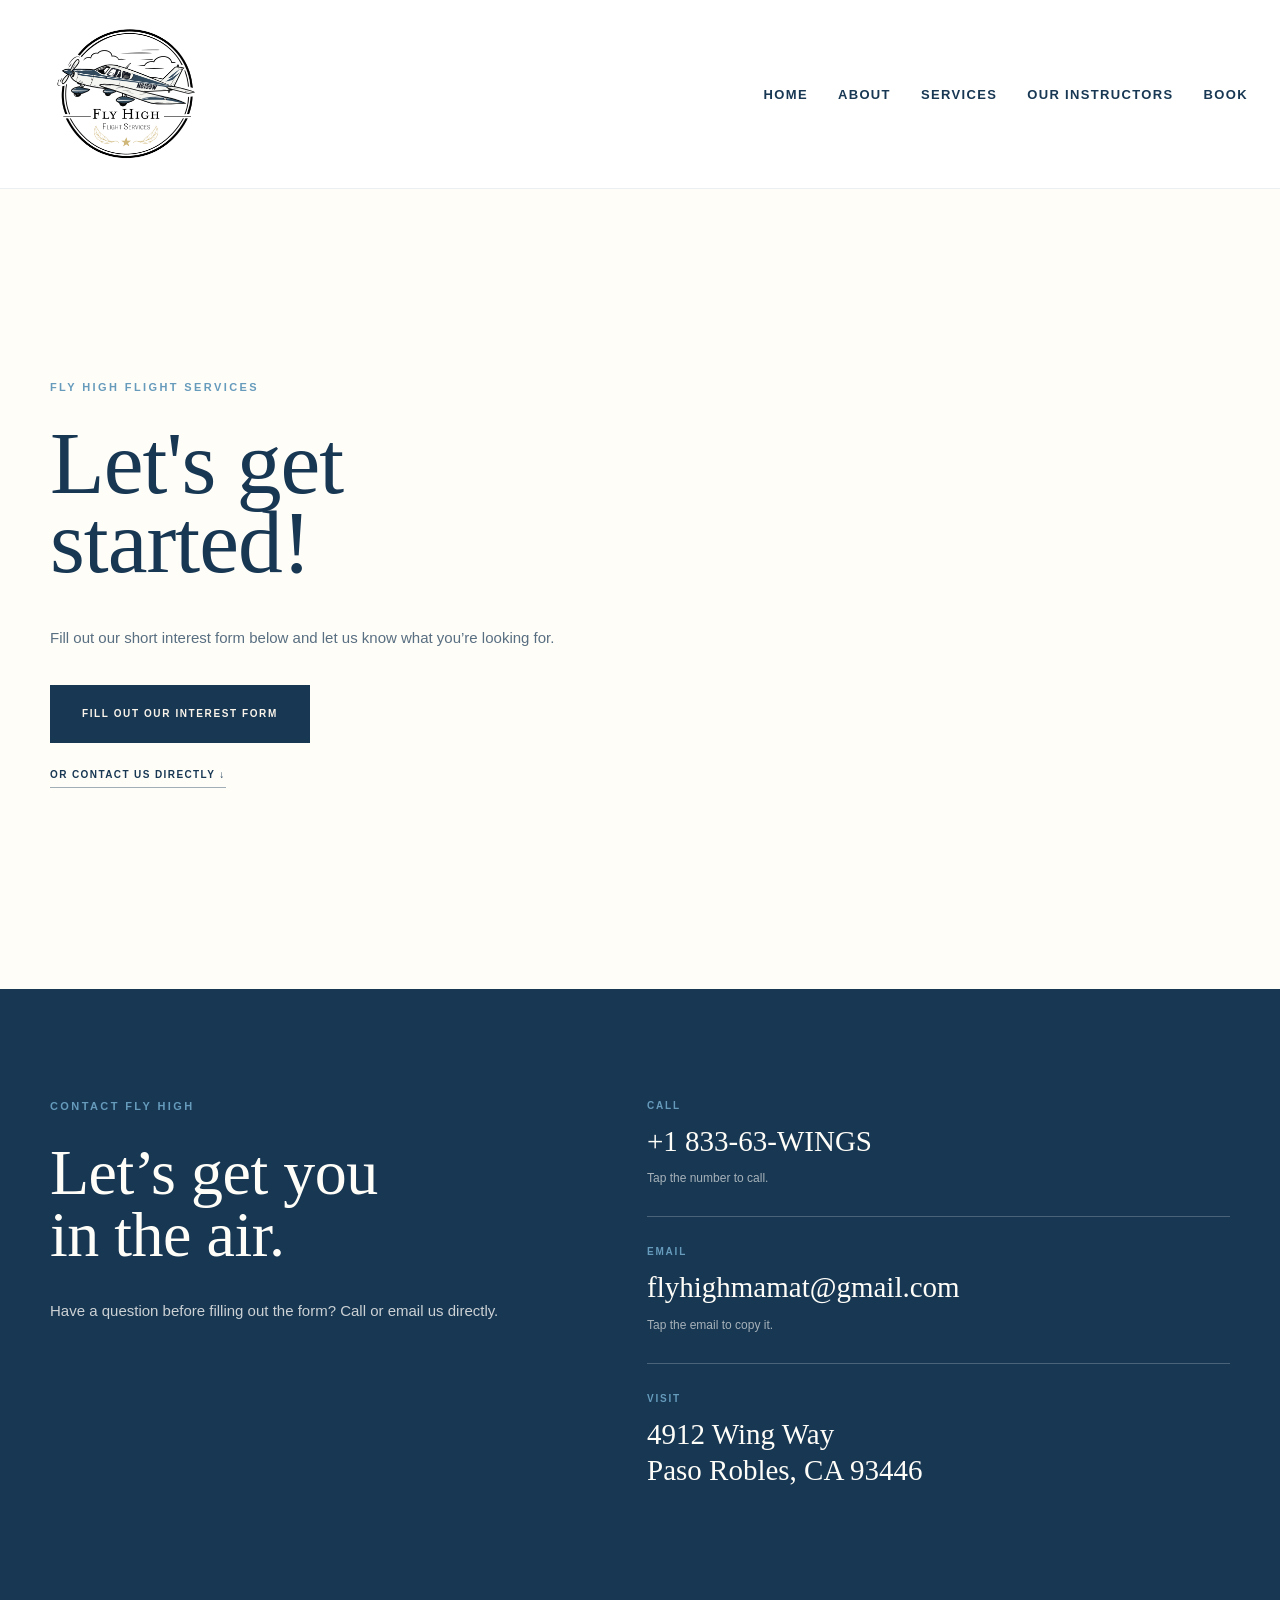
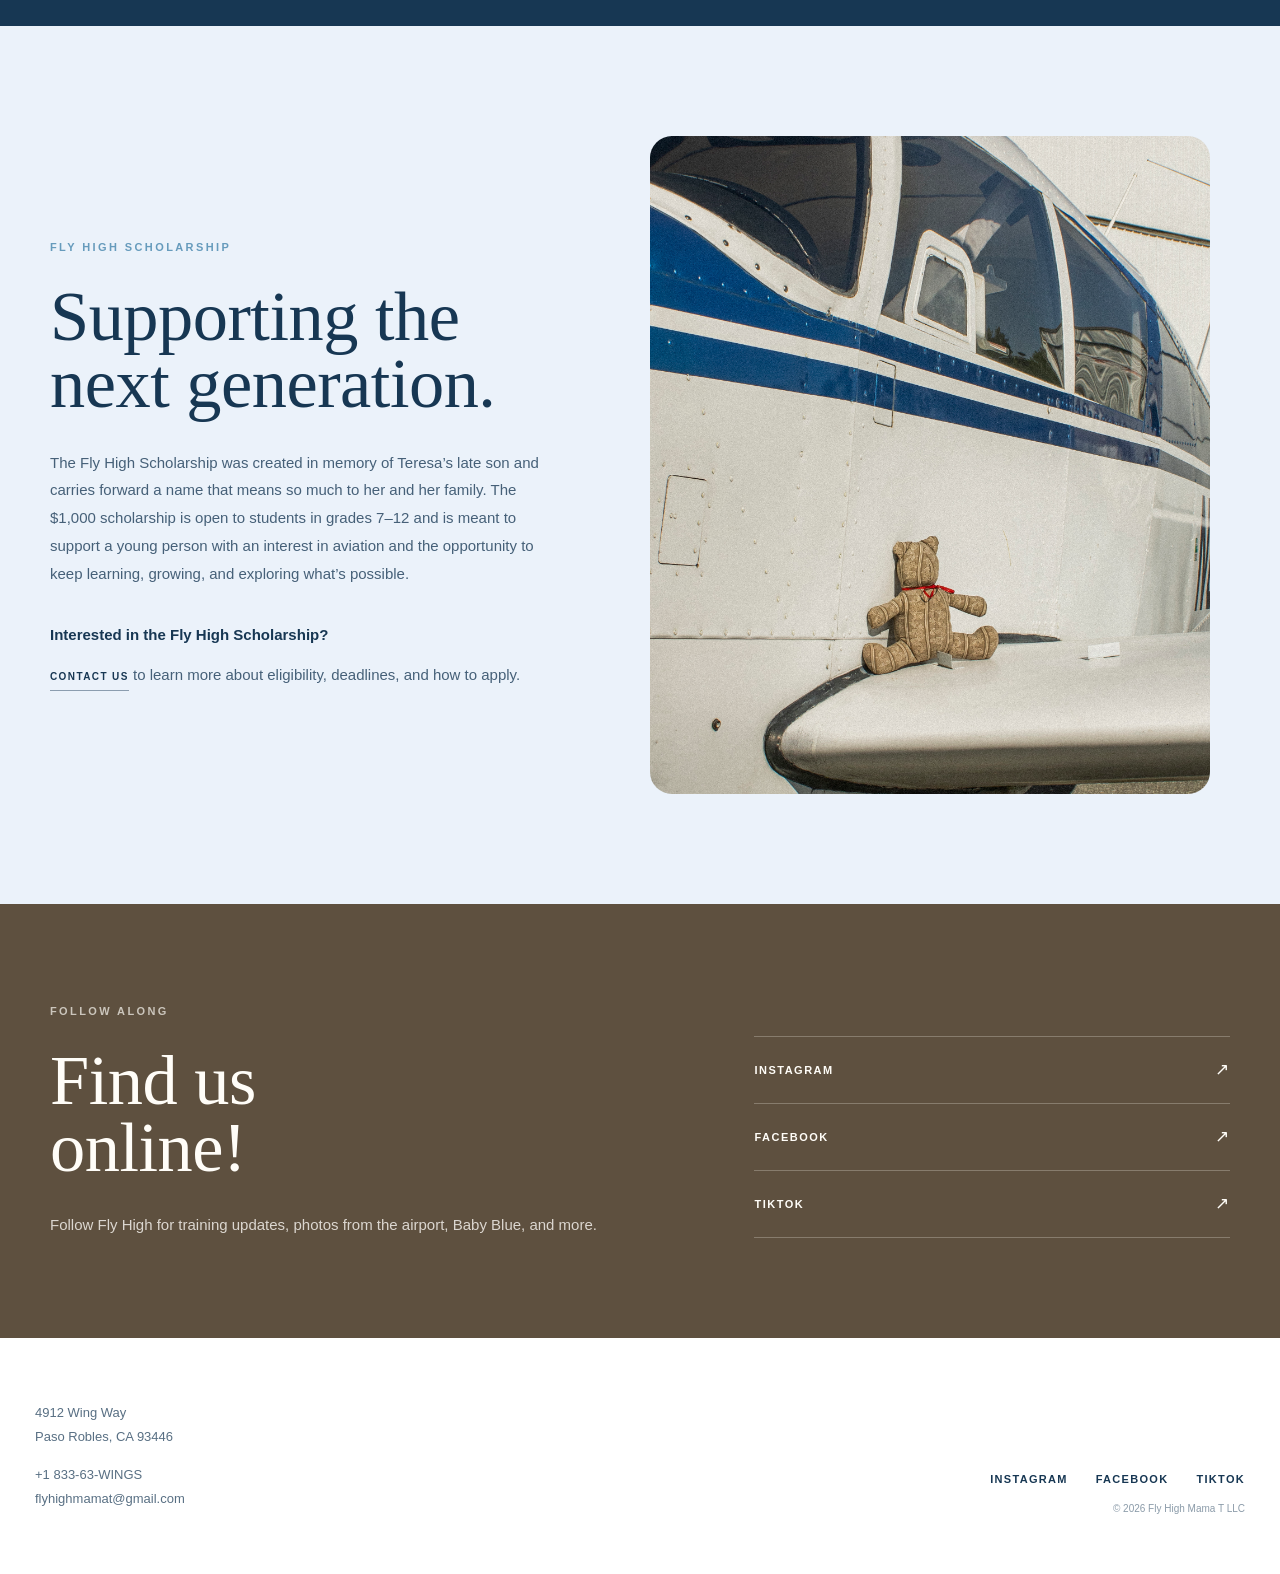
==== commit 2de20b9f: "Refactor header navigation structure in booking.html" ====
--- a/booking.html
+++ b/booking.html
@@ -23,26 +23,43 @@
 <body class="booking-page">
 
   <header class="site-header">
-    <div class="header-inner">
-
-      <a href="index.html" class="header-logo">
-        <img
-          src="./assets/logo-main.jpg"
-          alt="Fly High Flight Services"
-        >
+
+  <div class="header-inner">
+
+    <a href="index.html" class="header-logo">
+      <img
+        src="./assets/logo-main.jpg"
+        alt="Fly High Flight Services"
+      >
+    </a>
+
+    <nav class="main-nav">
+
+      <a href="index.html">
+        Home
       </a>
 
-      <nav class="main-nav">
-        <a href="index.html">Home</a>
-        <a href="about.html">About</a>
-        <a href="services.html">Services</a>
-        <a href="instructors.html">Our Instructors</a>
-        <a href="booking.html">Book</a>
-      </nav>
-
-    </div>
-  </header>
-
+      <a href="about.html">
+        About
+      </a>
+
+      <a href="services.html">
+        Services
+      </a>
+
+      <a href="instructors.html">
+        Our Instructors
+      </a>
+
+      <a href="booking.html">
+        Book
+      </a>
+
+    </nav>
+
+  </div>
+
+</header>
 
   <main>
 
--- a/style.css
+++ b/style.css
@@ -79,9 +79,9 @@
 }
 
 .header-inner {
-  width: min(1180px, calc(100% - 80px));
-  margin: 0 auto;
-  padding: 18px 0;
+  width: 100%;
+  margin: 0;
+  padding: 18px 32px;
 
   display: flex;
   align-items: center;
@@ -94,6 +94,7 @@
 .header-logo {
   display: flex;
   align-items: center;
+  justify-content: flex-start;
   flex-shrink: 0;
 
   background: #ffffff;
@@ -101,7 +102,7 @@
 
 .header-logo img {
   display: block;
-  width: 180px;
+  width: 190px;
   height: auto;
 
   background: #ffffff;
@@ -111,7 +112,8 @@
   display: flex;
   align-items: center;
   justify-content: flex-end;
-  gap: 26px;
+  gap: 30px;
+  margin-left: auto;
 
   background: #ffffff;
 }
@@ -122,13 +124,13 @@
   font-family:
     var(--body, "Aquavit", Arial, sans-serif);
 
-  font-size: 12px;
+  font-size: 13px;
   font-weight: 700;
 
-  letter-spacing: 1.4px;
+  letter-spacing: 1.35px;
   text-transform: uppercase;
-
   text-decoration: none;
+  white-space: nowrap;
 
   transition:
     color 0.2s ease,
@@ -140,57 +142,105 @@
   color: #669bbc;
 }
 
+@media (max-width: 1050px) {
+  .header-inner {
+    padding: 17px 26px;
+    gap: 28px;
+  }
+
+  .header-logo img {
+    width: 185px;
+  }
+
+  .main-nav {
+    gap: 20px;
+  }
+
+  .main-nav a {
+    font-size: 11px;
+    letter-spacing: 1.15px;
+  }
+}
 
 @media (max-width: 900px) {
-
   .header-inner {
-    width: min(680px, calc(100% - 50px));
-
-    padding: 16px 0;
+    padding: 16px 22px;
+    gap: 22px;
+  }
+
+  .header-logo img {
+    width: 180px;
+  }
+
+  .main-nav {
+    gap: 14px 18px;
+    flex-wrap: wrap;
+  }
+
+  .main-nav a {
+    font-size: 10.5px;
+    letter-spacing: 1px;
+  }
+}
+
+@media (max-width: 700px) {
+  .header-inner {
+    padding: 18px 20px 22px;
 
     flex-direction: column;
-    align-items: flex-start;
-
+    align-items: center;
+    justify-content: center;
     gap: 18px;
   }
 
+  .header-logo {
+    width: 100%;
+    justify-content: center;
+  }
+
   .header-logo img {
-    width: 165px;
+    width: 175px;
+    margin: 0 auto;
   }
 
   .main-nav {
     width: 100%;
-
-    justify-content: flex-start;
-
-    gap: 18px 22px;
-
+    margin: 0;
+
+    justify-content: center;
     flex-wrap: wrap;
-  }
-
-}
-
-
-@media (max-width: 650px) {
-
-  .header-inner {
-    width: calc(100% - 40px);
-  }
-
-  .header-logo img {
-    width: 150px;
-  }
-
-  .main-nav {
-    gap: 14px 18px;
+    gap: 12px 20px;
+
+    text-align: center;
   }
 
   .main-nav a {
     font-size: 11px;
-    letter-spacing: 1.2px;
-  }
-
-}
+    letter-spacing: 1.1px;
+  }
+}
+
+@media (max-width: 430px) {
+  .header-inner {
+    padding-left: 16px;
+    padding-right: 16px;
+  }
+
+  .header-logo img {
+    width: 170px;
+  }
+
+  .main-nav {
+    gap: 11px 16px;
+  }
+
+  .main-nav a {
+    font-size: 10.5px;
+    letter-spacing: 1px;
+  }
+}
+
+
 /* ==================================================
    HERO
    ================================================== */
@@ -1051,15 +1101,6 @@
 
 @media (max-width: 1050px) {
 
-  .main-nav {
-    gap: 20px;
-  }
-
-  .main-nav a {
-    font-size: 10px;
-
-    letter-spacing: 1.2px;
-  }
 
 }
 
@@ -1070,29 +1111,8 @@
 
 @media (max-width: 900px) {
 
-  .header-inner,
   .footer-inner {
     width: calc(100% - 40px);
-  }
-
-
-  /* HEADER */
-
-  .header-logo {
-    width: 140px;
-  }
-
-  .header-logo img {
-    width: 140px;
-    height: 92px;
-  }
-
-  .main-nav {
-    gap: 16px;
-  }
-
-  .main-nav a {
-    font-size: 9px;
   }
 
 
@@ -1181,48 +1201,6 @@
    ================================================== */
 
 @media (max-width: 700px) {
-
-  /* HEADER */
-
-  .site-header {
-    height: auto;
-  }
-
-  .header-inner {
-    padding: 14px 0 18px;
-
-    flex-direction: column;
-
-    gap: 12px;
-  }
-
-  .header-logo {
-    width: 125px;
-  }
-
-  .header-logo img {
-    width: 125px;
-    height: auto;
-  }
-
-  .main-nav {
-    margin-left: 0;
-
-    display: flex;
-    flex-wrap: wrap;
-    justify-content: center;
-
-    gap: 10px 18px;
-
-    white-space: normal;
-  }
-
-  .main-nav a {
-    font-size: 8px;
-
-    letter-spacing: 1.1px;
-  }
-
 
   /* HERO */
 
@@ -1431,4 +1409,4 @@
     font-size: 47px;
   }
 
-}+}
--- a/booking.css
+++ b/booking.css
@@ -1165,3 +1165,50 @@
     font-size: 22px;
   }
 }
+/* =========================================
+   CENTER FEATHER ON TABLET + MOBILE
+   ========================================= */
+
+@media (max-width: 900px) {
+
+  .booking-hero-grid {
+    display: block !important;
+  }
+
+  .booking-hero-feather {
+    position: static !important;
+
+    width: 300px !important;
+    max-width: 300px !important;
+
+    margin: 40px auto 0 !important;
+
+    transform: none !important;
+
+    display: block !important;
+  }
+
+  .booking-hero-feather img {
+    width: 100% !important;
+    height: auto !important;
+
+    display: block !important;
+
+    margin: 0 auto !important;
+
+    transform: none !important;
+  }
+
+}
+
+
+@media (max-width: 650px) {
+
+  .booking-hero-feather {
+    width: 260px !important;
+    max-width: 260px !important;
+
+    margin: 35px auto 0 !important;
+  }
+
+}
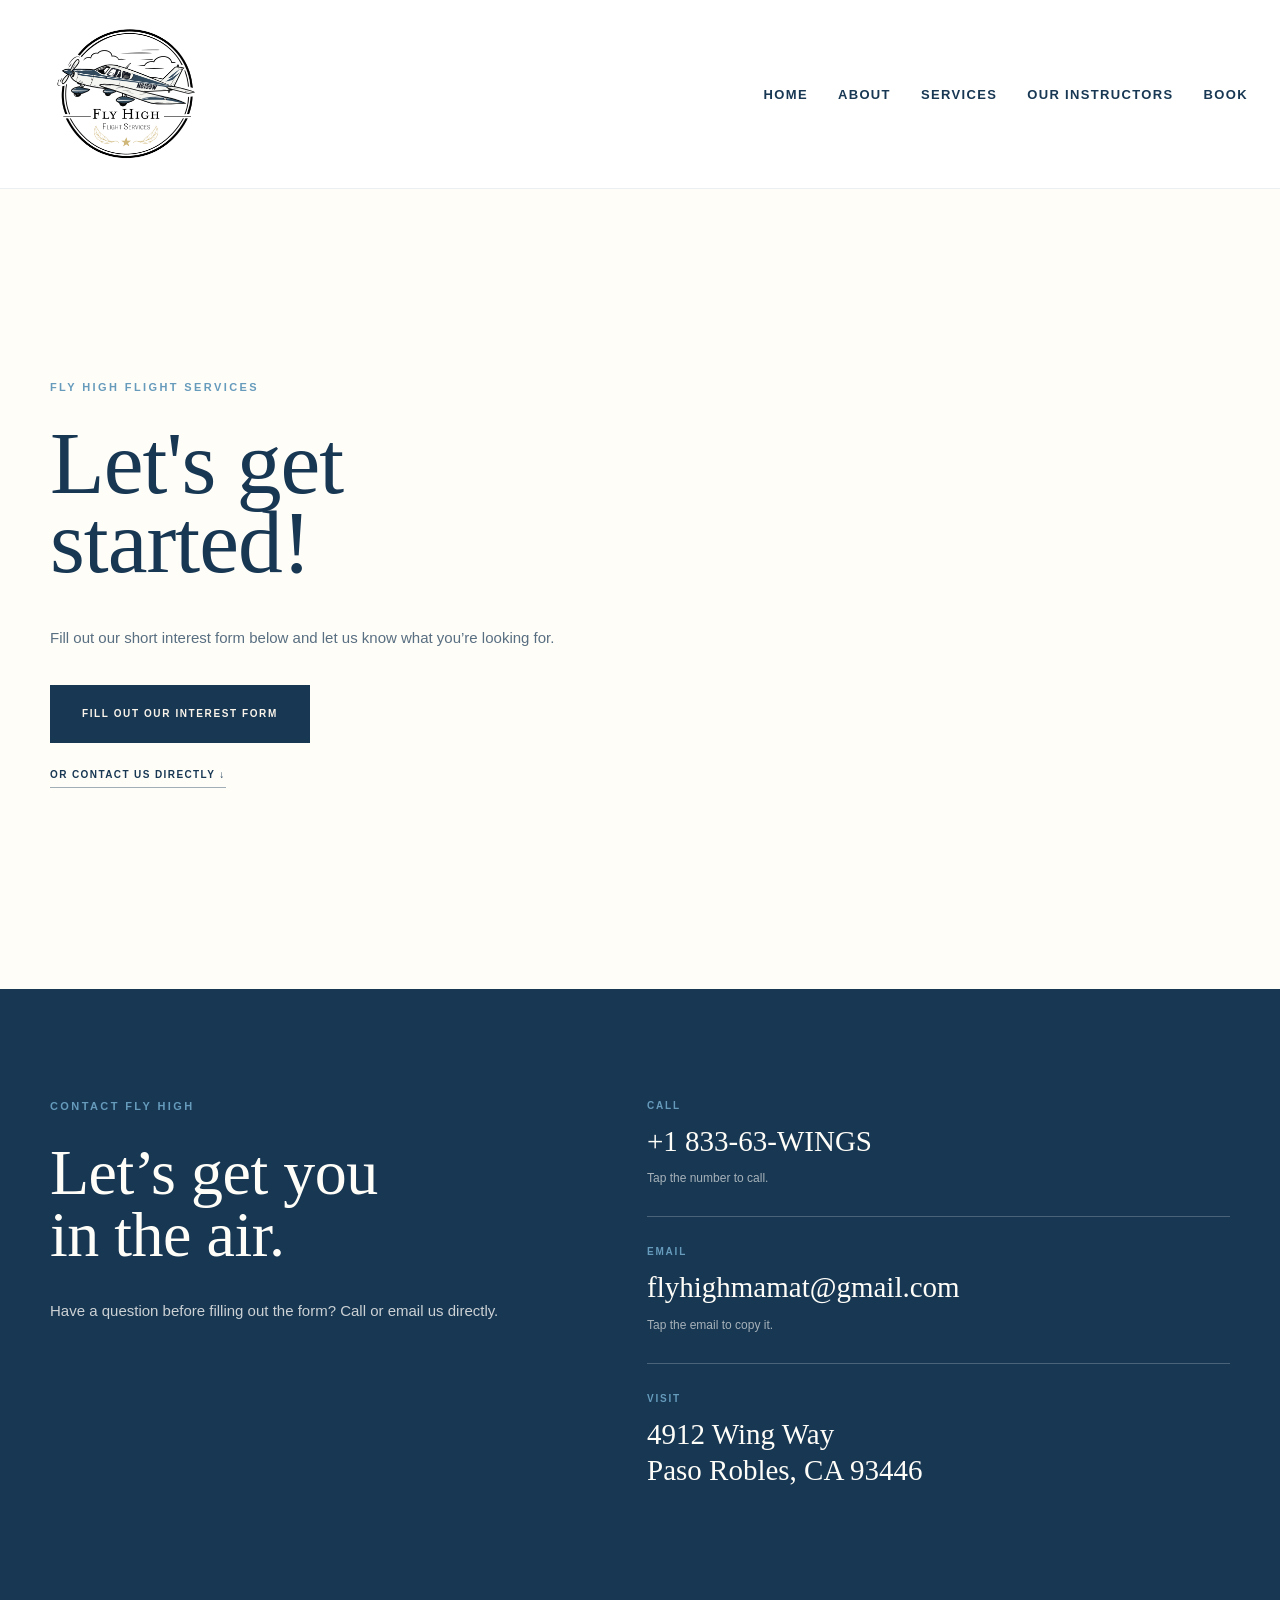
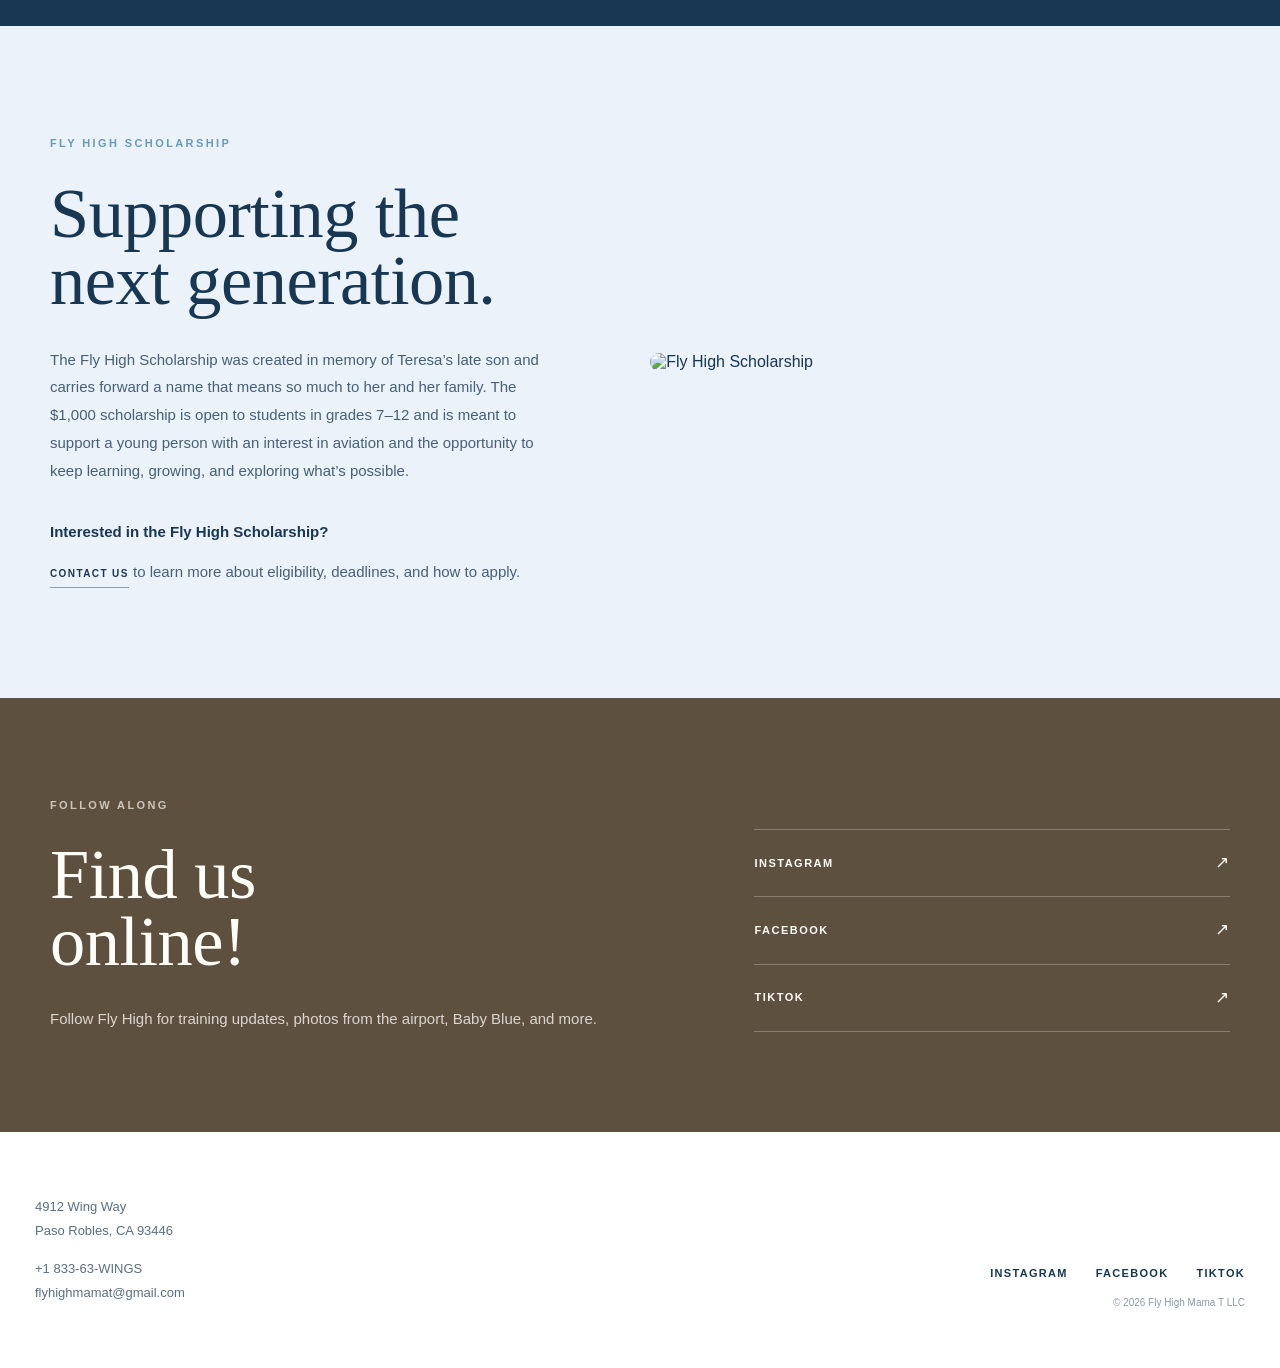
==== commit 81454669: "Update image source and fix HTML closing tag" ====
--- a/booking.html
+++ b/booking.html
@@ -265,7 +265,7 @@
         <div class="scholarship-booking-photo">
 
           <img
-            src="./assets/jarebear.jpg"
+            src="./assets/jared.png"
             alt="Fly High Scholarship"
           >
 
